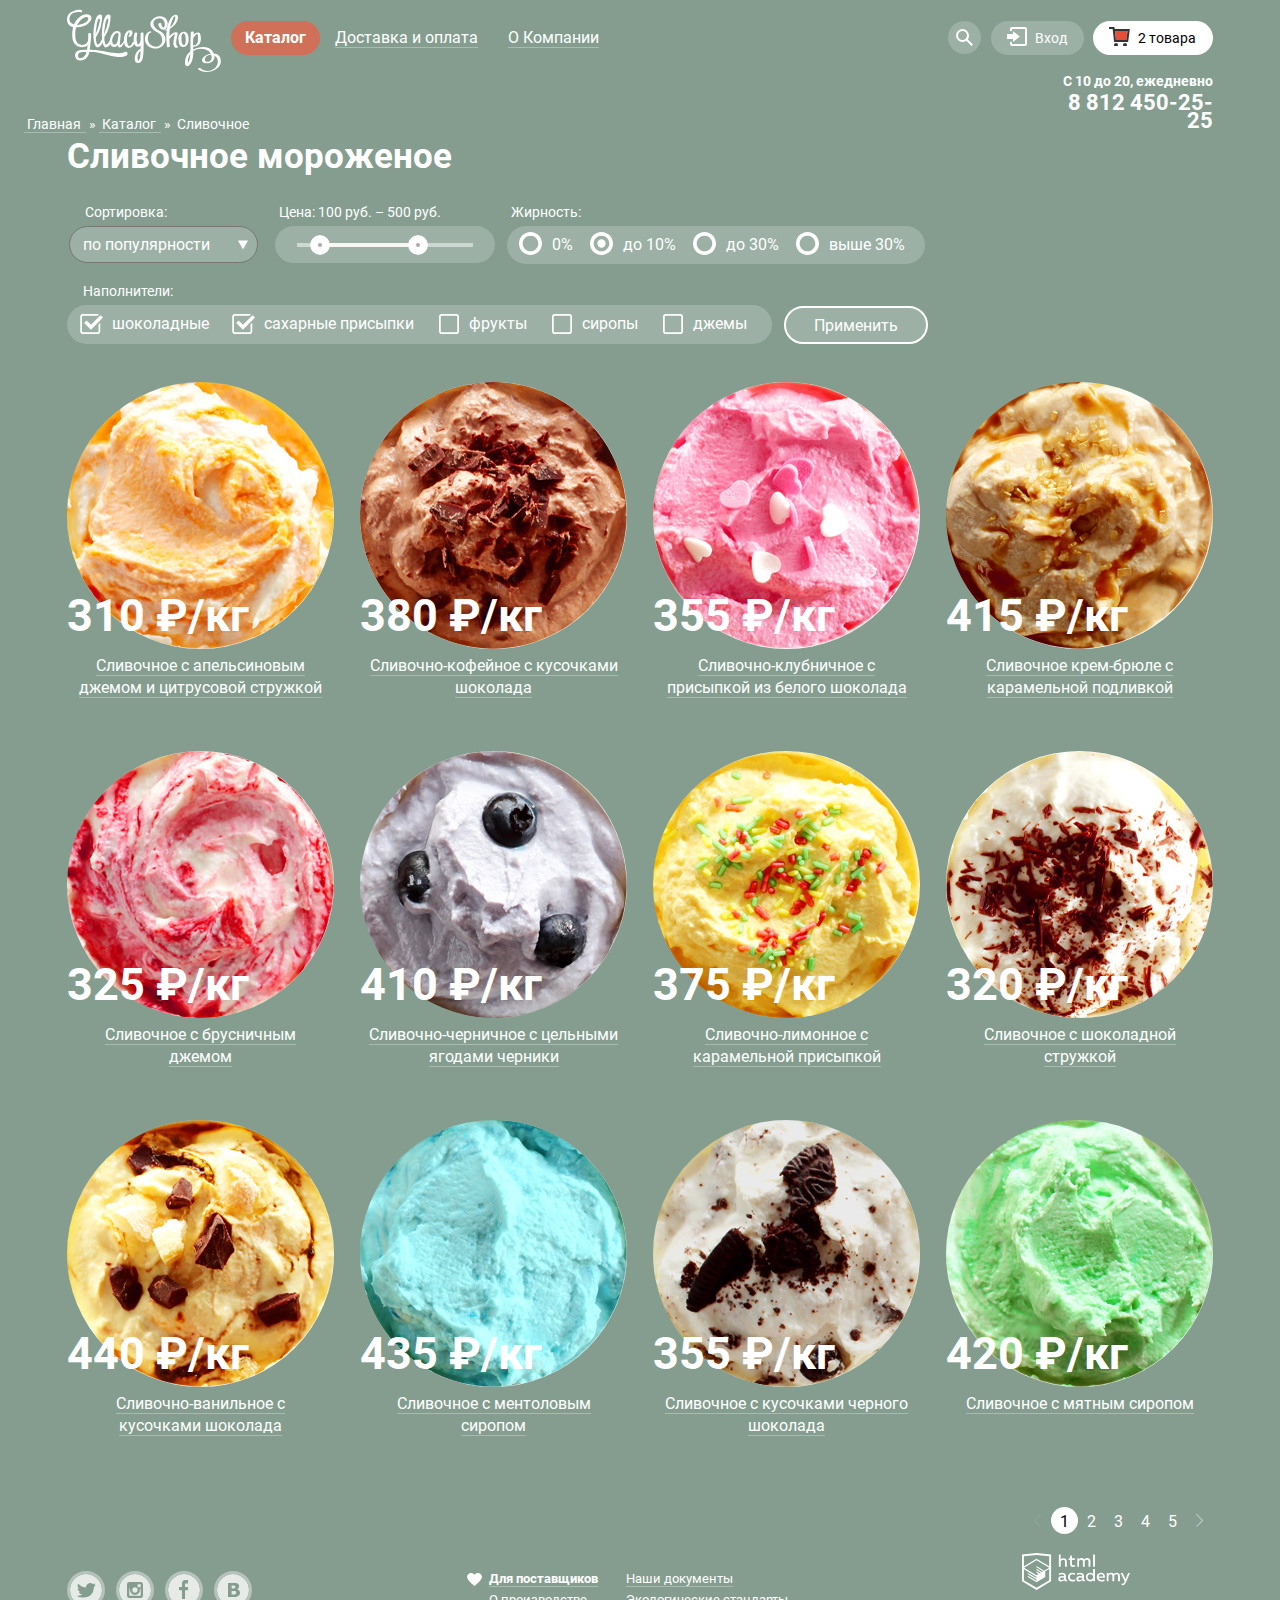
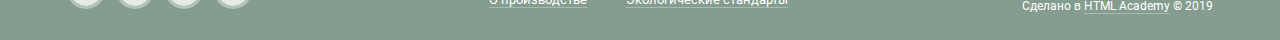
==== catalog.html @ 0405e76b "B14 B15 B17" ====
<!DOCTYPE html>
<html lang="ru">

<head>
  <meta charset="utf-8" />
  <title>HTML Academy: Глейси</title>
  <link rel="stylesheet" type="text/css" href="css/normalize.css" />
  <link rel="stylesheet" type="text/css" href="css/style.css" />
</head>

<body class="green body">
  <header class="main-header">
    <div class="container container--flex">
      <a class="logo" href="index.html"><img src="img/gllacy.svg" width="154" height="64" alt="логотип компании" /></a>
      <nav class="main-nav">
        <ul class="main-menu">
          <li class="main-menu__catalog">
            <a href="#" class="border-a red-catalog">Каталог</a>
            <ul class="sub-menu">
              <li><span>Новинки</span></li>
              <li><a href="catalog.html" class="here">Сливочное</a></li>
              <li><a href="#">Щербеты</a></li>
              <li><a href="#">Фруктовый лед</a></li>
              <li><a href="#">Мелорин</a></li>
            </ul>
          </li>
          <li><a href="#" class="border-a">Доставка и оплата</a></li>
          <li><a href="#" class="border-a">О Компании</a></li>
        </ul>
      </nav>
      <div class="user-menu">
        <div class="loup-container">
          <button type="button" aria-label="Поиск" class="search"><svg xmlns="http://www.w3.org/2000/svg"
              xmlns:xlink="http://www.w3.org/1999/xlink" width="17" height="17" viewBox="0 0 17 17">
              <path fill="#fff"
                d="M16.958 15.527L11.75 10.32A6.455 6.455 0 0 0 13 6.5 6.5 6.5 0 1 0 6.5 13a6.465 6.465 0 0 0 3.839-1.263l5.205 5.204 1.414-1.414zM6.5 11C4.019 11 2 8.981 2 6.5S4.019 2 6.5 2 11 4.019 11 6.5 8.981 11 6.5 11z" />
            </svg></button>
          <div class="search-container form">
            <form action="https://echo.htmlacademy.ru" method="GET" class="form">
              <input type="search" placeholder="Что ищем?" name="search" class="input" />
            </form>
          </div>
        </div>
        <div class="entrance-container">
          <button type="button" class="entrance"> <svg xmlns="http://www.w3.org/2000/svg"
              xmlns:xlink="http://www.w3.org/1999/xlink" width="21" height="19" viewBox="0 0 21 19">
              <g fill="#fff">
                <path d="M6 14.875L12.917 9.5 6 4.125v2.917H-.042v4.917H6z" />
                <path
                  d="M18 0H5C3.9 0 3 .9 3 2v2h2V2h13v15H5v-2H3v2c0 1.1.9 2 2 2h13c1.1 0 2-.9 2-2V2c0-1.1-.9-2-2-2z" />
              </g>
            </svg>
            Вход</button>
          <div class="form-container form">
            <form action="https://echo.htmlacademy.ru" method="POST">
              <h2 class="visually-hidden">Поле для почты</h2>
              <input type="email" name="email" placeholder="Электронная почта" class="input" />
              <h2 class="visually-hidden">Поле для пароля</h2>
              <input type="password" name="password" placeholder="Пaроль" class="input" />
              <section class="button-container">
                <h2 class="visually-hidden">Секция со сслыкакми на регистрацию и сброс пароля</h2>
                <button type="button" class="red-buttons enter">Войти</button>
                <div>
                  <a href="#">Забыли пароль?</a>
                  <a href="#">Новая регистрация</a>
                </div>
              </section>
            </form>
          </div>
        </div>
        <div class="busket-container catalog-busket">
          <button type="button" class="busket">2 товара</button>
          <form action="https://echo.htmlacademy.ru" method="POST">
            <table class="catalog-table">
              <tr class="first-raw raw">
                <td><button class="cross"></button></td>
                <td><img src="img/firstice.jpg" width="33" height="33" alt="картинкас мороженым" /></td>
                <td>Пломбир с апельсиновым джемом</td>
                <td>1,5 кг х <span class="grey">200 руб.</span></td>
                <td>300 руб.</td>
              </tr>
              <tr class="second-raw raw">
                <td><button class="cross"></button></td>
                <td><img src="img/thirdice.jpg" width="33" height="33" alt="картинкас мороженым" /></td>
                <td>Клубничный пломбир с присыпкой из белого шоколада</td>
                <td>1,5 кг х <span class="grey">300 руб.</span></td>
                <td>450 руб.</td>
              </tr>
              <tr class="third-raw raw">
                <td colspan="5" class="result">Итого:750 руб.</td>
              </tr>
            </table>

            <button class="red-buttons">Оформить заказ</button>
          </form>
        </div>
      </div>
    </div>
    <div class="container container--flex">
      <div class="contact contact-index">
        <p>C 10 до 20, ежедневно</p>
        <a href="tel:+78124502525">8 812 450-25-25</a>
      </div>
    </div>
  </header>
  <main>
    <div class="container catalog-path"><a href="index.html" class="border-a">Главная</a> » <span class="border-a">Каталог</span> » <span>Сливочное</span></div>
    <div class="container container--flex">
      <h1 class="main-tittle">Cливочное мороженое</h1>
    </div>
    <form class="container container--flex">
      <fieldset class="filter">
        <legend class="font">Сортировка:</legend>
        <select name="sort" class="top">
          <option>по популярности</option>
          <option>сначала недорогие</option>
          <option>сначала дорогие</option>
          <option>по жирности</option>
        </select>
      </fieldset>
      <fieldset class="filter-item">
        <legend class="font">Цена: 100 руб. – 500 руб.</legend>
        <div class="range-filter top left">
          <div class="range-controls">
            <div class="scale">
              <div class="bar"></div>
            </div>
            <div class="toggle toggle-min"></div>
            <div class="toggle toggle-max"></div>
          </div>
        </div>
      </fieldset>
      <fieldset class="filter-item">
        <legend class="font">Жирность:</legend>
        <ul class="fat-list top left">
          <li class="filter-option">
            <input class="visually-hidden  filter-input-radio" type="radio" name="fat" value="0" id="fat0">
            <label for="fat0">0%</label>
          </li>
          <li class="filter-option">
            <input class="visually-hidden  filter-input-radio" type="radio" name="fat" value="10" id="fat10" checked>
            <label for="fat10">до 10%</label>
          </li>
          <li class="filter-option">
            <input class="visually-hidden  filter-input-radio" type="radio" name="fat" value="30" id="fat30">
            <label for="fat30">до 30%</label>
          </li>
          <li class="filter-option">
            <input class="visually-hidden  filter-input-radio" type="radio" name="fat" value="35" id="fat35">
            <label for="fat35">выше 30%</label>
          </li>
        </ul>
      </fieldset>
      <fieldset class="filter-item">
        <legend class="font">Наполнители:</legend>
        <ul class="check-list top ">
          <li class="filter-option first-option">
            <input class="visually-hidden filter-input" type="checkbox" name="chocolate-check" value="chocolate"
              id="chocolate" checked />
            <label for="chocolate">шоколадные</label>
          </li>
          <li class="filter-option">
            <input class="visually-hidden filter-input" type="checkbox" name="sugar-check" value="sugar" id="sugar"
              checked />
            <label for="sugar">сахарные присыпки</label>
          </li>
          <li class="filter-option">
            <input class="visually-hidden filter-input" type="checkbox" name="fruit-check" value="fruit" id="fruit" />
            <label for="fruit">фрукты</label>
          </li>
          <li class="filter-option">
            <input class="visually-hidden filter-input" type="checkbox" name="syrup-check" value="syrup" id="syrup" />
            <label for="syrup">сиропы</label>
          </li>
          <li class="filter-option">
            <input class="visually-hidden filter-input" type="checkbox" name="jam-check" value="jam" id="jam" />
            <label for="jam">джемы</label>
          </li>
        </ul>
      </fieldset>
      <button  class="apply left">Применить</button>
    </form>
    <section class="container  catalog">
      <h2 class="visually-hidden">Каталог мороженого</h2>
      <div class="icecream-catalog">
        <ul class="icecream-list">
          <li class="icecream item">
            <div class="img-container-catalog">
              <a href="#"><img src="img/firstice.jpg" width="267" height="267" alt="картинка с мороженым" /></a>
              <p class="cost">310 <span class="ruble">&#8381;</span>/кг</p>
            </div>
            <div class="a-container">
              <a class="border-a" href="#">
                Сливочное с апельсиновым джемом и цитрусовой стружкой
              </a>
            </div>
            <button class="red-buttons sent-ice">Быстрый просмотр</button>
          </li>

          <li class="icecream item">
            <div class="img-container-catalog">
              <a href="#"><img src="img/secondice.jpg" width="267" height="267" alt="картинка с мороженым" /></a>
              <p class="cost">380 <span class="ruble">&#8381;</span>/кг</p>
            </div>
            <div class="a-container">
              <a class="border-a" href="#">
                Сливочно-кофейное с кусочками шоколада
              </a>
            </div>
            <button class="red-buttons sent-ice">Быстрый просмотр</button>
          </li>

          <li class="icecream item">
            <div class="img-container-catalog">
              <a href="#"><img src="img/thirdice.jpg" width="267" height="267" alt="картинка с мороженым" /></a>
              <p class="cost">355 <span class="ruble">&#8381;</span>/кг</p>
            </div>
            <div class="a-container">
              <a class="border-a" href="#">
                Сливочно-клубничное с присыпкой из белого шоколада
              </a>
            </div>
            <button class="red-buttons sent-ice">Быстрый просмотр</button>
          </li>

          <li class="icecream item">
            <div class="img-container-catalog">
              <a href="#"><img src="img/fourth.jpg" width="267" height="267" alt="картинка с мороженым" /></a>
              <p class="cost">415 <span class="ruble">&#8381;</span>/кг</p>
            </div>
            <div class="a-container">
              <a class="border-a" href="#">
                Сливочное крем-брюле с карамельной подливкой
              </a>
            </div>
            <button class="red-buttons sent-ice">Быстрый просмотр</button>
          </li>

          <li class="icecream item">
            <div class="img-container-catalog">
              <a href="#"><img src="img/fifth.jpg" width="267" height="267" alt="картинка с мороженым" /></a>
              <p class="cost">325 <span class="ruble">&#8381;</span>/кг</p>
            </div>
            <div class="a-container">
              <a class="border-a" href="#">
                Сливочное с брусничным джемом
              </a>
            </div>
            <button class="red-buttons sent-ice">Быстрый просмотр</button>
          </li>

          <li class="icecream item">
            <div class="img-container-catalog">
              <a href="#"><img src="img/six.jpg" width="267" height="267" alt="картинка с мороженым" /></a>
              <p class="cost">410 <span class="ruble">&#8381;</span>/кг</p>
            </div>
            <div class="a-container">
              <a class="border-a" href="#">
                Сливочно-черничное с цельными ягодами черники
              </a>
            </div>
            <button class="red-buttons sent-ice">Быстрый просмотр</button>
          </li>

          <li class="icecream item">
            <div class="img-container-catalog">
              <a href="#"><img src="img/seven.jpg" width="267" height="267" alt="картинка с мороженым" /></a>
              <p class="cost">375 <span class="ruble">&#8381;</span>/кг</p>
            </div>
            <div class="a-container">
              <a class="border-a" href="#">
                Сливочно-лимонное с карамельной присыпкой
              </a>
            </div>
            <button class="red-buttons sent-ice">Быстрый просмотр</button>
          </li>

          <li class="icecream item">
            <div class="img-container-catalog">
              <a href="#"><img src="img/eight.jpg" width="267" height="267" alt="картинка с мороженым" /></a>
              <p class="cost">320 <span class="ruble">&#8381;</span>/кг</p>
            </div>
            <div class="a-container">
              <a class="border-a" href="#">
                Сливочное с шоколадной стружкой
              </a>
            </div>
            <button class="red-buttons sent-ice">Быстрый просмотр</button>
          </li>

          <li class="icecream item">
            <div class="img-container-catalog">
              <a href="#"><img src="img/nine.jpg" width="267" height="267" alt="картинка с мороженым" /></a>
              <p class="cost">440 <span class="ruble">&#8381;</span>/кг</p>
            </div>
            <div class="a-container">
              <a class="border-a" href="#">
                Сливочно-ванильное с кусочками шоколада
              </a>
            </div>
            <button class="red-buttons sent-ice">Быстрый просмотр</button>
          </li>

          <li class="icecream item">
            <div class="img-container-catalog">
              <a href="#"><img src="img/ten.jpg" width="267" height="267" alt="картинка с мороженым" /></a>
              <p class="cost">435 <span class="ruble">&#8381;</span>/кг</p>
            </div>
            <div class="a-container">
              <a class="border-a" href="#">
                Сливочноe с ментоловым сиропом
              </a>
            </div>
            <button class="red-buttons sent-ice">Быстрый просмотр</button>
          </li>

          <li class="icecream item">
            <div class="img-container-catalog">
              <a href="#"><img src="img/eleven.jpg" width="267" height="267" alt="картинка с мороженым" /></a>
              <p class="cost">355 <span class="ruble">&#8381;</span>/кг</p>
            </div>
            <div class="a-container">
              <a class="border-a" href="#">
                Сливочное с кусочками черного шоколада
              </a>
            </div>
            <button class="red-buttons sent-ice">Быстрый просмотр</button>
          </li>

          <li class="icecream item">
            <div class="img-container-catalog">
              <a href="#"><img src="img/twelve.jpg" width="267" height="267" alt="картинка с мороженым" /></a>
              <p class="cost">420 <span class="ruble">&#8381;</span>/кг</p>
            </div>
            <div class="a-container">
              <a class="border-a" href="#">
                Сливочное с мятным сиропом
              </a>
            </div>
            <button class="red-buttons sent-ice">Быстрый просмотр</button>
          </li>
        </ul>
      </div>
    </section>
  </main>
  <div class="container container--flex pagging">
    <ul class="pages">
      <li class="arrowcontainer"><a href="#"><img src="img/icon-right-small.svg" width="9" class="left-arrow" alt="стрелка влево"
            height="13" /></a></li>
      <li><a href="#" class="number one">1</a></li>
      <li><a href="#" class="number">2</a></li>
      <li><a href="#" class="number">3</a></li>
      <li><a href="#" class="number">4</a></li>
      <li><a href="#" class="number">5</a></li>
      <li><a href="#"><img src="img/icon-right-small.svg" width="9" height="13" alt="стрелка вправо" /></a></li>
    </ul>
  </div>
  <footer class="main-footer">
    <div class="container container--flex">
      <ul class="social">
        <li class="twitter">
          <a href="https://twitter.com" aria-label="Твиттер"></a>
        </li>
        <li class="instagram">
          <a href="https://www.instagram.com" aria-label="Инстаграм"></a>
        </li>
        <li class="facebook">
          <a href="https://www.facebook.com" aria-label="Фэйсбук"></a>
        </li>
        <li class="vkontacte">
          <a href="https://vk.com" aria-label="Вконтакте"></a>
        </li>
      </ul>
      <div class="details">
        <ul>
          <li>
            <a href="suppliers.html" class="detail-heard border-a">Для поставщиков</a>
          </li>
          <li>
            <a href="about-production.html" class="border-a">О производстве</a>
          </li>
        </ul>
      </div>
      <div class="more-details">
        <ul>
          <li>
            <a href="documents.html" class="border-a">Наши документы</a>
          </li>
          <li>
            <a href="standard.html" class="border-a">Экологические стандарты</a>
          </li>
        </ul>
      </div>
      <div class="autor">
        <a href="https://htmlacademy.ru/intensive/htmlcss">
          <img src="img/logo-htmlacademy.svg" width="108" height="39" alt="ссылка на академию" />
        </a>
        <p>
          Cделано в
          <a href="https://htmlacademy.ru/intensive/htmlcss" class="border-a">HTML Academy</a>
          &copy; 2019
        </p>
      </div>
    </div>
  </footer>
  <script src="js/script.js"></script>
</body>

</html>
---- css/style.css ----
@font-face {
  font-family: "Roboto";
  font-style: normal;
  font-weight: 400;
  src: url("../fonts/Roboto-Regular.woff2") format("woff2"),
    url("../fonts/Roboto-Regular.woff") format("woff");
}
@font-face {
  font-family: "Roboto";
  font-style: normal;
  font-weight: 500;
  src: url("../fonts/Roboto-Medium.woff2") format("woff2"),
     url("../fonts/Roboto-Medium.woff")
      format("woff"); 
}
@font-face {
  font-family: "Roboto";
  font-style: normal;
  font-weight: 700;
  src: url("../fonts/Roboto-Bold.woff2") format("woff2"),
     url("../fonts/Roboto-Bold.woff")
      format("woff"); 
}
html {
  box-sizing: border-box;
}
*,
*::before,
*::after {
  box-sizing: inherit;
}
.social, 
.details ul, 
.more-details ul,
.pagging  ul {
  padding: 0;
  list-style: none;
  margin: 0;
}
.container a {
  text-decoration-line: none;
}
.container--flex {
  display: flex;
  flex-wrap: wrap;
}
  
.container {
  width: 1146px;
  padding-left: 27px;
  padding-right: 27px;
  margin: 0 auto;
  box-sizing: content-box;
}
.logo {
  display: flex;
}
.red-buttons {
  text-shadow: 0px 2px 5px rgba(160, 32, 11, 0.76);
  letter-spacing: normal;
}
.user-menu {
  padding-top:21px;
  display: flex;
  flex-wrap: wrap;
  margin-left:auto;
}
.entrance:hover {
  background-color:white;
  color:black;
}
.entrance:hover path {
  fill: black;
}
.entrance {
  display: block;
  position: relative;
  background-color: rgba(255, 255, 255, 0.2) ;
  font-size: 14px;
  border-radius: 30px;
  line-height: 16px;
  border: none;
  color: white;
  padding-left: 44px;
  padding-top: 9px;
  padding-bottom: 9px;
  padding-right: 17px;
  align-self: flex-start;
  margin-left: 10px;
}
.entrance svg {
  top: 6px;
  left: 16px;
  position: absolute;
  display: block;
  width: 21px;
  height: 19px;
}
.busket:hover {
  background-color: white;
  color: black;
}
.busket {
  position: relative;
  background-color: rgba(255, 255, 255, 0.2) ;
  font-size: 14px;
  border-radius: 30px;
  line-height: 14px;
  padding-left: 30px;
  border: none;
  color: white;
  margin-left: 9px;
  align-self: flex-start;
  padding: 9px 17px 9px 45px;
  line-height: 16px;
}
.catalog-busket .busket  {
  background-color: white;
  color: black;
}
.catalog-busket .busket::before {
  content: "";
  top: 6px;
  left: 16px;
  position: absolute;
  display: block;
  width: 21px;
  height: 19px;
  background-image: url("../img/basket-red.svg");
}
.catalog-busket .busket:hover::before {
  content: "";
  top: 6px;
  left: 16px;
  position: absolute;
  display: block;
  width: 21px;
  height: 19px;
  background-image: url("../img/basket-red.svg");
}
.busket:hover path {
  fill: black;
}
.busket svg {
  top: 6px;
  left: 16px;
  position: absolute;
  display: block;
  width: 21px;
  height: 19px;
}
.icecream-list {
  display: flex;
  flex-wrap: wrap;
  list-style: none;
  padding: 0;
  margin-left: -13px;
  margin-right: -13px;
}
.icecream-list .icecream {
  text-align: center;
  padding-bottom: 0px;
  position: relative;
}
body {
  font-family: "Roboto", Arial, sans-serif;
  margin-left: 0;
  text-align: left;
  color: white;
}
.main-header a {
  font-size: 16px;
  line-height: 18px;
  color: white;
}
.raspberry {
  background-image: url("../img/raspberry.jpg");
  background-size: 550px 229px;
  background-repeat: round;
  border-radius: 15px;
}
.chocolate {
  background-image: url("../img/chocolate.jpg");
  background-size: 550px 229px;
  background-repeat: round;
  border-radius: 16px;
  margin-left: 26px;
}
.berry-chocolate {
  font-size: 18px;
  font-weight: bold;
  text-align: left;
  line-height: 22px;
  box-sizing: border-box;
  width: 560px;
  height: 229px;
  padding: 20px;
  padding-top: 14px;
  margin-bottom: 10px;
}
.berry-chocolate span {
  font-size: 35px;
  font-weight: bold;
  line-height: 41px;
  text-align: left;
  margin-bottom: 0px;
}
.berry-chocolate p {
  width: 515px;
}
.about-us {
  box-sizing: content-box;
  width: 1146px;
  color: #323232;
  padding: 26px 20px;
  padding-bottom: 0px;
  padding-right: 22px;
  background-color: #9d8b84;
  background-image: url("../img/lattice.jpg");
  background-size: 1146px 306px;
  background-repeat: round;
  border-radius: 15px;
  margin-bottom: 40px;
}
.about-us h1 {
  padding: 0;
  margin: 0px;
  margin-bottom: 20px;
  font-size: 24px;
  font-weight: 500;
  line-height: 30px;
}
.about-us > p {
  font-size: 16px;
  line-height: 22px;
}
.blog {
  padding: 25px 20px;
  width: 560px;
  height: 220px;
  background-color: #9d8b84;
  background-image: url("../img/strawberry-icecream.jpg");
  background-size: 560px 220px;
  background-repeat: round;
  border-radius: 15px;
  box-sizing: border-box;
}
.blog > p {
  margin-top: 0px;
  margin-left: 0px;
  margin-bottom: 0px;
  color: #323232;
  font-size: 16px;
  font-weight: 500;
  line-height: 22px;
}
.blog > a {
  margin-top: 6px;
  color: #323232;
  display: block;
  width: 320px;
  text-decoration-line: underline;
  font-size: 24px;
  font-weight: 700;
  line-height: 30px;
}
.mail {
  box-sizing: border-box;
  background-color: #f8f7f4;
  width: 549px;
  height: 211px;
  padding-top: 31px;
  padding-right: 20px;
  padding-left: 22px;
  padding-bottom: 35px;
  border-radius: 15px;
}
.mail-border {
  box-sizing: border-box;
  background-color: #9d8b84;
  background-image: url("../img/border-mail.png");
  border-radius: 15px;
  width: 560px;
  height: 220px;
  padding-top: 4px;
  padding-right: 5px;
  padding-left: 3px;
  padding-bottom: 5px;
  margin-left: 26px;
}
.mail p {
  font-size: 16px;
  line-height: 22px;
  color: #5a5a5a;
  width: 510px;
  height: 75px;
  margin-top: 0px;
  margin-right: 0px;
  margin-left: 0px;
  margin-bottom: 28px;
}
.mail input {
  width: 368px;
  height: 44px;
  border-radius: 5px;
  padding-left: 15px;
  border: solid 1px rgba(178, 178, 178, 0.52);
}
.icecream a {
  color: white;
  text-align: center;
  line-height: 22px;
}
.cost {
  font-weight: 700;
  font-size: 45px;
  color: white;
  text-align: left;
  line-height: 45px;
}
.container:first-of-type {
  justify-content: flex-start;
}
.list {
  display: flex;
  justify-content: space-between;
  margin-bottom: 32px;
  margin-top: 0;
  padding-top: 32px;
}
.main-header nav {
  display: flex;
} 
.search {
  margin-left: auto;
  width: 33px;
  height: 33px;
  background-color: rgba(255, 255, 255, 0.2);
  border: none;
  border-radius: 50%;
  padding-top: 5px;
  box-sizing: border-box;
}
.search:hover path {
  fill: black;
}
.search:hover {
  background-color: white;
}
.icecream div {
  border-radius: 50%;
}
.details { 
  margin-top: 35px;
  margin-left: 240px;
}
.more-details {
  margin-top: 35px;
  margin-left: 28px;
}
.details li {
  list-style: none;
}
.details li:nth-child(1) {
  font-weight: bold;
}
.more-details a,
.details a {
  color: white;
  font-size: 13px;
  position: relative;
  text-decoration: none;
}
.more-details a:hover,
.details a:hover {
  text-decoration: none;
}
.social,
.details,
.more-details,
.autor {
  display: flex;
}
.details li:last-child,
.more-details li:last-child {
  margin-top: 3px;
  margin-bottom: 31px;
}
.autor p {
  margin-top: 5px;
  font-size: 12px;
}
.autor {
  margin-top: 18px;
  margin-left: auto;
  flex-direction: column;
  justify-content: flex-start;
}
.social a:hover {
  box-shadow: 0 0 0 3px rgba(255, 255, 255, 0.7);
  opacity: 1;
}
.social a:active {
  box-shadow: 0 0 0 3px rgba(255, 255, 255, 0.7);
  opacity: 0.7;
}
.social a {
  opacity: 0.8;
}
.twitter a {
  display: block;
  margin-left: 0px;
  width: 32px;
  height: 32px;
  background-image: url("../img/twitter.svg");
  background-repeat: no-repeat;
  border-radius: 50%;
  box-shadow: 0 0 0 3px rgba(255, 255, 255, 0.5);
}

.instagram a {
  display: block;
  margin-left: 17px;
  width: 32px;
  height: 32px;
  background-image: url("../img/instagram.svg");
  background-repeat: no-repeat;
  border-radius: 50%;
  box-shadow: 0 0 0 3px rgba(255, 255, 255, 0.5);
}
.facebook a {
  display: block;
  margin-left: 17px;
  width: 32px;
  height: 32px;
  background-image: url("../img/fb.svg");
  background-repeat: no-repeat;
  border-radius: 50%;
  box-shadow: 0 0 0 3px rgba(255, 255, 255, 0.5);
}
.vkontacte a {
  display: block;
  margin-left: 17px;
  width: 32px;
  height: 32px;
  background-image: url("../img/vk.svg");
  background-repeat: no-repeat;
  border-radius: 50%;
  box-shadow: 0 0 0 3px rgba(255, 255, 255, 0.5);
}
.social li,
.more-details li {
  list-style: none;
}
.cross {
  background-repeat: no-repeat;
  background-image: url("../img/cross-small.svg");
}

.visually-hidden {
  position: absolute;
  width: 1px;
  height: 1px;
  margin-left: -1px;
  border: 0;
  padding: 0;
  clip: rect(0 0 0 0);
  overflow: hidden;
}

.contact {
  width: 170px;
  margin-bottom: 5px;
  margin: 0;
}
.contact p {
  margin: 0;
  color: white;
  font-size: 14px;
  font-weight: bold;
  line-height: 16px;
  text-align: right;
}
.contact a {
  text-decoration-line: none;
  font-size: 22px;
  font-weight: bold;
}
.detail-heard::before {
  content: "";
  position: absolute;
  background-image: url("../img/heart.svg");
  background-size: 15px 13px;
  width: 15px;
  height: 13px;
  top: 2px;
  left: -22px;
}
.social {
  margin-top: 40px;
  margin-left: 3px;
}

.autor p {
  display: block;
}
.list {
  display: flex;
}

.icecream img {
  border-radius: 50%;
}

.icecream div {
  position: relative;
}
.icecream .img-container-catalog.hit::before {
  width: 61px;
  height: 61px;
  content: "";
  position: absolute;
  background-image: url("../img/hit.svg");
  background-size: 61px 61px;
  background-repeat: no-repeat;
  top: 0px;
  left: 0px;
  box-sizing: border-box;
}
.icecream .border-a {
  width: 247;
}
.a-container {
  margin: 0 auto;
  margin-bottom: 8px;
  width: 250px;
}
.kilos {
  font-size: 30px;
  font-weight: bold;
}
.icecream .cost {
  position: absolute;
  top: 211px;
  left: 0px;
  margin: 0px;
}
.icecream li {
  width: 267px;
  text-align: center;
}
icecream a:nth-of-type(2) {
  width: 247px;
}
.img-container {
  width: 266px;
  position: relative;
  margin:0 auto;
  margin-bottom: 9px;
}
.catalog {
  margin-bottom: 24px;
  margin-top: 10px;
}
.img-container a {
  display: block;
  border-radius: 50%;
}
.flex-cont {
  display: flex;
  flex-wrap: wrap;
  justify-content: space-between;
  padding-left: 55px;
}
.flex-cont p {
  position: relative;
  width: 480px;
  margin-top: 0px;
  margin-bottom: 22px;
  line-height: 22px; 
}
.border-a {
  color: white;
  border-bottom: 1px solid rgba(255, 255, 255, 0.3);
}
.icecream {
  padding-top: 6px;
  width: 293px;
}
.flex-cont p:nth-of-type(1)::before{
  content: "";
  position: absolute;
  display: block;
  width: 49px;
  height: 49px;
  background-image: url("../img/ice-cream.svg");
  left: -55px;
  top: -12px;
}
.flex-cont p:nth-of-type(2)::before{
  content:"";
  position: absolute;
  display: block;
  width: 49px;
  height: 49px;
  background-image: url("../img/cow.svg");
  left: -60px;
  top: -12px;
}
.flex-cont p:nth-of-type(3)::before{
  content: "";
  position: absolute;
  display: block;
  width: 49px;
  height: 49px;
  background-image: url("../img/eco.svg");
  left: -55px;
  top: -12px;
}
.flex-cont p:nth-of-type(4)::before{
  content:"";
  position: absolute;
  display: block;
  width: 49px;
  height: 49px;
  background-image: url("../img/thermometer.svg");
  left: -60px;
  top: -12px;
}
.two-box {
  justify-content: space-between;
}
.red-buttons {
  color: white;
  font-size: 18px;
  display: inline-block;
  box-shadow: 0px 2px 2px 0 rgba(172, 16, 0, 0.64);
  background-image: linear-gradient(to top, #e74a35, #f26843);
  border: none;
  border-radius: 30px;
  box-sizing: border-box;
  text-align: center;
  vertical-align: center;
  font-weight: bold;
} 
.sent {
  width: 129px;
  height: 44px;
}
.jam {
  width: 165px;
  height: 46px;
  line-height: 46px;
}
.choco {
  width: 189px;
  height: 45px;
  line-height: 45px;
}
.mail form {
  display: flex;
  justify-content: space-between;
}
.raspberry, .chocolate {
  display: flex;
  flex-direction: column;
}
.raspberry .jam {
  margin-top: auto;
  margin-left: auto;
}
.chocolate .choco {
  margin-top: auto;
  margin-left: auto;
}

.img-container-catalog {
  width: 267px;
  margin-bottom: 9px;
  margin: 0 auto;
}
.img-container-catalog a {
  display: block;
  border-radius: 50%;
}
.item {
  margin-bottom: 38px;
}
.icecream:hover {
  background-color: rgba(255,255,255,0.2);
  margin-bottom:-22px;
  border-radius: 5px;
  position: relative;
  z-index: 1;
  box-shadow: 0px 20px 20px 0 rgba(0, 0, 0, 0.4);
}
.pages {
  display: flex;
}
.pagging {
  display: flex;
  justify-content: flex-end;
}
.pages a {
  display: block;
  text-align: center;
  width: 27px;
  height: 27px;
  font-size: 16px;
  line-height: 16px ;
  color: white;
  box-sizing: border-box;
  padding-top: 7px;
  padding-bottom: 7px;
}
.pages .number:hover {
  border-radius: 50%;
  background-color: rgba(255,255,255,0.2);
}
.pages .number:active {
  border-radius: 50%;
  background-color: rgba(255,255,255);
  color: black;
}
.arrowcontainer a {
  color: rgba(255,255,255,0.2);
}
.recall-container {
  position: fixed;
  top: 330px;
  left: 0; 
  right:0;
  z-index: 2;
  margin: 0 auto;
  width: 478px;
}
.recall {
  top: 200px;
  left: 0; 
  right:0;
  display: flex;
  flex-direction: column;
  align-items: flex-start;
  width: 478px;
  background-color: #f8f7f4;
  padding: 20px;
  padding-left: 22px;
  padding-top: 17px;
  border-radius: 10px;
}
.recall p {
  margin: 0;
  font-family: Roboto;
  font-size: 24px;
  font-weight: 500;
  line-height:28px;
  text-align: left;
  color: #323232;
  margin-bottom: 19px;
}
.recall input{
  margin-bottom: 20px;
}
.recall input[name="name"],
.recall input[name="email"]{
  width: 267px;
  padding: 13px;
  border-radius: 5px;
  box-shadow: none;
  box-sizing: border-box;
  border: solid 1px rgba(178, 178, 178, 0.52);
}
.recall input[name="email"] {
  padding-top: 13px;
  padding-bottom: 11px;
}
.recall textarea {
  padding: 12px 13px;
  border-radius: 5px;
  box-shadow: none;
  box-sizing: border-box;
  border: solid 1px rgba(178, 178, 178, 0.52);
  margin-bottom: 28px;
  resize: vertical;
  height: 150px;
  width: 430px;
  }
.recall button {
  width: 139px;
  height: 44px;
  line-height: 18px;
}
.recall .red-buttons {
  margin-left: auto;
  margin-right: 5px;
  margin-bottom: 10px;
}
.recall .close {
  display: block;
  width: 20px ;
  height: 20px ;
  position: absolute;
  left: 443px;
  top: 17px;
  border: none;
  box-shadow: none;
  background-color: white;
  background-image: url("../img/cross-big.svg");
  background-repeat: no-repeat;
}
.sent-ice {
  width: 200px;
  height: 44px;
  box-shadow: 0px 1px 2px 0 #ac1000;
  display: none;
  cursor: pointer;
  position: absolute;
  left: 0;
  right: 0;
  margin: 0 auto;
}
.icecream:hover  .sent-ice {
  display: block;
  margin:0 auto;
}
.slider-container {
  margin-top: -152px;
  position: relative;
  margin-bottom: -215px;
}
.slider {
  width: 1146px;
  overflow: hidden;
  display: flex;
}
.slider-1 {
  padding-top: 391px;
  padding-bottom: 349px;
  position: relative;
  width: 1146px;
  flex-shrink: 0;
}
.slider-2 {
  padding-top: 391px;
  padding-bottom: 349px;
  position: relative;
  width: 1146px;
  flex-shrink: 0;
}
.slider-3 {
  padding-top: 391px;
  padding-bottom: 349px;
  position: relative;
  width:1146px;
  flex-shrink: 0;
}

.slider-button {
  width:21px;
  height:21px;
  border-radius: 50%;
  border:2px solid white;
  background-color: transparent;
  box-sizing: border-box;

}
.slider-button.active {
  background-color:white;
}
.slider-buttons li:nth-of-type(2),
.slider-buttons li:nth-of-type(3) {
  margin-left: 8px;
}
.slider-buttons{
  position: absolute;
  left: 27px;
  top: 545px;
  list-style: none;
  display: flex;
  padding-left: 0;
}
.slider-title {
  width: 680px;
  font-size: 60px;
  font-weight: bold;
  line-height: 1;
  text-align: center;
  color: white;
  margin: 0 auto;
}
.slider-img {
  position: absolute;
  left: 0;
  right: 0;
  top: 0px;
  margin: 0 auto;
  z-index: -1;
}
.slider .red-buttons {
  position: absolute;
  top: 542px;
  left: 430px;
  padding: 14px 43px 14px 41px;
  font-size: 32px;
  cursor: pointer;
}
.main-header {
  z-index: 1;
  position: relative;
}
.slider-wrapper {
  display: flex;
}
.map {
  height: 430px;
  background-image: url("../img/map.jpg");
  position: relative;
}
.adress {
  box-sizing: border-box;
  width: 302px;
  padding: 30px 25px;
  padding-top: 29px;
  padding-right: 20px;
  position: absolute;
  top: 63px;
  right: 26px;
  border-radius: 10px;
  background-color: white;
}
.adress p {
  text-align: left ;
  line-height: 20px;
}
.contact-adress{
  margin: 0;
}

.contact:nth-of-type(2) {
  margin-bottom: 10px;
}
.contact {
  font-family: Roboto;
  font-weight: normal;
  font-size: 14px;
  color: #323232;
  line-height: 20px;
  margin-bottom: 5px;
}
.contact-adress {
  width: 230px;
  font-family: Roboto;
  font-size: 18px;
  font-weight: bold;
  color: #323232;
  line-height: 24px;
  margin: 0px;
  margin-bottom: 20px;
}
.adress a{
  display: inline-block;
  font-family: Roboto;
  font-size: 18px;
  font-weight: bold;
  color: #323232;
  line-height: 20px;
  margin-bottom: 5px;
}
.adress .red-buttons {
  padding: 12px 28px; 
  margin:0 auto;
  text-align: left;
  font-size: 18px;
  font-weight: bold;
}
.time {
  margin-bottom: 20px;
}
.green {
  background-color: #849d8f;
}
.brown {
  background-color: #9d8b84;
}
.blue {
  background-color: #8996a6;
}
.logo {
  margin-top: 9px;
}
.two-box {
  justify-content: space-between;
  position: relative;
  z-index: 1;
}
.filter {
  display: flex;
  flex-direction: column;
  align-items: flex-start;
  margin-right: 5px;
}
.filter select  {
  -webkit-appearance: none;
	-moz-appearance: none;
	-ms-appearance: none;
	appearance: none;
  background-color: rgba(255, 255, 255, 0.2);
  border-radius: 30px;
  color: white;
  padding: 9px 30px 8px 13px;
  background-image: url("../img/icon-down-dir.svg");
  background-position: 168px 50% ;
  background-size: 10px 10px;
  background-repeat: no-repeat ;
  align-self: flex-start;
}
.filter select:hover {
  color: black;
  background-image: url("../img/icon-down.svg");
}
.filter option {
  color: black;
}
.filter-item {
  margin: 0;
  padding: 0;
  border: none;
}
.range-filter {
  width: 220px;
  background-color: rgba(255, 255, 255, 0.2);
  border-radius: 30px;
}
.range-controls {
  position: relative;
  padding-top: 17px;
  padding-left: 22px;
  padding-right: 22px;
  height: 20px;
}
.scale {
  height: 4px;
  background-color: rgba(255, 255, 255, 0.5);
  padding-left: 16px;
}
.bar {
  width: 107px;
  height: 4px;
  background-color: #f8f7f4;
}
.toggle {
  position: absolute;
  top: 9px;
  left: 0px;
  width: 20px;
  height: 20px;
  background-color: rgba(255, 255, 255, 0.5);
  background-image: url("../img/filter-button.svg") ;
  border-radius: 50%;
  cursor: pointer;
}
.toggle-min {
  left: 35px;
}
.toggle-max {
  left: 133px;
}
.min-price input,
.max-price input {
  color: white;
  background-color: transparent;
  border: none;
  width: 30px;
}
.radio-container {
  display: flex;
  align-items: center;
  border-radius: 30px;
  padding: 7px 17px 8px 0px;
  background-color: rgba(255, 255, 255, 0.2);
}
.radio-container label {
  display: block;
  padding-top: 5px;
  margin-left: 14px;
  position: relative;
  padding-left: 30px;
}
.radio-container label:nth-child(2) {
  margin-left: 19px;
}
.radio-container label:nth-child(3) {
  margin-left: 18px;
}
.radio-container label:nth-child(4) {
  margin-left: 19px;
}
.radio-container span{
  top: -1px;
  position: relative;
  margin-left: -30px;
  display: inline-block;
  position: absolute;
  width: 25px;
  height: 25px;
  border-radius: 50%;
  background-color: transparent;
  background-image: url("../img/radio-off.svg");
  background-size: 23px 23px;
  background-repeat: no-repeat;
  background-position: center center;
}
.radio-container input:checked + span {
  background-image: url("../img/radio-on.svg");
}
.radio-container span::before {
  content: "";
  position: absolute;
  top: 10px;
  margin-left: 0px;
  display: inline-block;
  position: absolute;
  width: 25px;
  height: 25px;
  border-radius: 50%;
  background-color: transparent;
  background-image: url("../img/radio-off.svg");
  background-size: 23px 23px;
  background-repeat: no-repeat;
  background-position: center center
}
.filter-option label {
  padding-left: 35px;
  padding-right: 15px;
}
.check-list .filter-option label {
  padding-left: 35px;
  padding-right: 20px;
}

.filter-input-radio + label::before {
  content: "";
  position: absolute;
  background-image: url("../img/radio-off.svg");
  width: 23px;
  height: 23px;
  left: 2px;
  top: -4px;
  background-size: 23px 23px;
    background-repeat: no-repeat;
    background-position: center center;
}
.fat-list, .check-list {
  margin-top:0;
  list-style: none;
  display: flex;
  border-radius: 60px;
  background-color: rgba(255, 255, 255, 0.2);
  padding: 10px 5px 10px 10px;
}
  
.filter-option {
  position: relative;
}
.filter-input-radio:checked + label::before {
  background-image: url("../img/radio-on.svg");
  background-size: 23px 23px;
  background-repeat: no-repeat;
  background-position: center center;
}
.filter-input + label::before {
  content: "";
  position: absolute;
  background-image: url("../img/checkbox-off.svg");
  width: 25px;
  height: 25px;
  left: 2px;
  top: -4px;
  background-size: 24px 20px;
  background-repeat: no-repeat;
  background-position: center center;
}
.filter-input:checked + label::before {
  background-image: url("../img/checkbox-on.svg");
  background-size: 24px 20px;
  background-repeat: no-repeat;
  background-position: center center;
}
.apply {
  margin-bottom: 16px;
  display: block;
  border-radius: 60px;
  background-color: rgba(255, 255, 255, 0.2);
  padding: 9px 28px 6px 28px;
  border: 2px solid white;
  color: white;
  align-self: flex-end;
}
.apply:hover {
  background-color: rgba(255,255,255);
  color: black;
}
.apply:active {
  border: none;
  padding: 11px 30px 8px 30px;
  background-color: #ededed;
  color: black;
  box-shadow: inset 0px 2px 1px 0 #696969;
}
.font {
  font-size: 14px;
}
.top {
  margin-top: 7px;
}
.left {
  margin-left: 12px;
}
.filter legend, .filter-item legend {
  margin-bottom: -1px;
  padding-top: 3px;
  padding-left: 16px;
}
.filter {
  border: none;
  padding: 0;
}
.first-option label {
  padding-right: 5px;
}
.loup-container {
  position: relative;
}
.search-container {
  top: 37px;
  left: -307px;
  position: absolute;
  padding: 20px 15px;
  border-radius: 5px;
  box-shadow: 0px 20px 20px 0 rgba(0, 0, 0, 0.4);
  background-color: #f8f7f4;
  display: none;
}
.loup-container:hover  .search-container {
  display: block;
}
.search-container input {
  border-radius: 5px;
  width: 311px;
  box-sizing: border-box;
  padding: 9px 13px;
  border: solid 1px #d3d3d2;
  box-sizing: border-box;
}
.input {
   border-radius: 5px;
  box-sizing: border-box;
  border: solid 1px #d3d3d2;
  font-size: 14px;
  line-height: 24px;
  font-weight: bold;
}
.entrance-container {
  position: relative;
}
.form-container {
  top: 37px;
  right: 0;
  display: none;
  position: absolute;
  padding: 20px 17px 18px 19px;
  box-shadow: 0px 20px 20px 0 rgba(0, 0, 0, 0.4);
  background-color: #f8f7f4;
  border-radius: 5px;
}
.form-container input {
  padding-top: 9px;
  padding-bottom: 10px;
  padding-left: 12px;
  padding-right: 12px;
  width: 240px;
  margin-bottom: 20px;
}
  
.form-container input:nth-of-type(2) {
  padding-top: 8px;
  padding-bottom: 10px;
  padding-left: 12px;
  padding-right: 12px;
}
.entrance-container:hover .form-container {
  display: block;
}
.button-container {
  display: flex;
  align-items: flex-start;
}
.enter {
  margin-right: 18px;
  padding: 12px 25px 11px 25px;
  box-shadow: 0px 1px 2px 0 #ac1000;
  border-radius: 50px;
  align-self: flex-start;
}
.button-container a {
  font-family: Roboto;
  font-size: 13px;
  line-height: 20px;
  color: #323232;
  border-bottom: 1px solid rgba(0,0,0, 0.3);
}
.raw img {
  border-radius: 50%;
}
.cross {
  background-color: transparent;
  display: block;
  width:  11px;
  height: 11px;
  border: none;
  box-sizing: border-box;
}
.busket-container form {
  color:black;
  font-family: Roboto;
  font-size: 13px;
  padding: 18px 5px 28px 18px;
  padding-right: 14px;
  padding-left: 14px;
  width: 540px;
  box-sizing: border-box;
  border-radius: 5px;
  box-shadow: 0px 20px 20px 0 rgba(0, 0, 0, 0.4);
  background-color: #f8f7f4;
  position: absolute;
  top: 37px;
  left: -422px;
}
.busket-container table {
  border-collapse: collapse;
  margin-right: 0;
}
.grey {
  color: rgba(0,0,0, 0.3);
}
.raw td:nth-of-type(3) {
  width: 220px;
}
.busket-container td {
  line-height: 16px;
}
  
.result {
  font-weight: bold;
  font-size: 15px;
  text-align: right;
  padding-top: 16px;
}
.catalog-table tr:nth-of-type(2) {
  border-bottom: 1px solid rgba(0,0,0, 0.3);
}
.raw td:nth-of-type(2) {
  padding-right: 13px;
  padding-left: 13px;
}
.raw td:nth-of-type(5) {
  padding-left: 10px;
  width: 80px;
}
.raw td:nth-of-type(4) {
  width: 140px;
  padding-left: 10px;
  text-align: center;
}
 
.third-raw td {
  width: 115px;
  padding: 0;
  padding-top: 16px;
}

.busket-container .red-buttons {
  padding: 12px 13px;
}
.second-raw td {
  padding-bottom: 22px;
}
.busket-container {
  position: relative;
}
.busket-container form {
  display: none;
}
.busket-container:hover form {
  display: block;
}
.catalog-path {
  margin-left: -3px;
  margin-top: -19px;
  font-size: 14px;
}
.catalog-path span,
.catalog-path a {
  padding-right: 5px;
  padding-left: 3px;
  color: rgba(255,255,255);
}
.contact-index {
  margin-left: auto;
}
.blog-and-mail {
  margin-bottom: 39px;
}
.body a {
  text-decoration: none;
}
.container--relative {
  position:relative;
}
.pagging ul {
  margin-left: auto;
}
.catalog-top {
  margin: 0;
  }
.index-catalog {
  margin-top: 0;
  color: white;
}
.slider-container {
  margin-top: -116px;
} 
.main-menu,
.sub-menu {
  list-style: none;
  padding: 0;
  margin: 0;
}
  
.main-menu {
  display: flex;
  padding: 19px 10px 10px 10px;
  align-items: flex-start;
}
  
.main-menu li {
  display: flex;
  position: relative;
}
  
.main-menu a {
  margin: 10px 15px 8px;
}
.main-menu a:hover {
  padding: 8px 14px 8px;
  margin-top: 2px;
  border-bottom: none;
  background-color: #f7f6f3;
  font-weight: bold;
  color: #333333;
  border-radius: 30px;
}
.main-menu__catalog > a {
  margin-left: 0px;
  margin-right: 0px;
}
.main-menu__catalog > a:hover {
  padding: 8px 14px 8px;
  margin-left: 0px;
}

.main-menu__catalog:hover .sub-menu {
  display: block;
}
.sub-menu {
  display: none;
  position: absolute;
  box-shadow: 0px 20px 20px 0 rgba(0, 0, 0, 0.4);
  background-color: #f8f7f4;
  width: 143px;
  top: 40px;
  left: -5px;
  border-radius: 5px;
}
.sub-menu li {
  display: flex;
}
.sub-menu span {
  width: 100%;
  color: #323232;
  font-size: 14px;
  font-weight: 700;
  margin: 10px 8px 3px 6px;
  border-bottom: 1px solid #d1d0ce;
  padding: 0px 10px 12px 15px;
}
.sub-menu a {
  justify-content: stretch;
  color: #323232;
  font-size: 14px;
  font-weight: 400;
  margin: 0;
  padding: 6px 20px 8px;
  width: 100%;
}
.sub-menu a:hover {
  background-color: #fbded7;
  font-weight: 400;
  padding: 6px 20px 8px;
  border-radius: 0;
}
.sub-menu a:active {
  background-color: #f6b5a5;
}
.red-buttons:hover {
  box-shadow: 0px 2px 2px 0 #ac1000; 
  background-image: linear-gradient(to bottom, rgba(255, 255, 255, 0.2), rgba(255, 255, 255, 0.2)), 
  linear-gradient(to top, #e74a35, #f26843);
}
.red-buttons:active {
  box-shadow: inset 0px 2px 2px 0 #942718;
  background-image: linear-gradient(to bottom, rgba(0, 0, 0, 0.07), rgba(0, 0, 0, 0.07)), 
  linear-gradient(to top, #e74a35, #f26843);
}
.slider-button:hover {
  background-color: rgba(255, 255, 255, 0.5);
}
.hide {
  display: none;
}
.modal-wrapper {
  position: fixed;
  display: flex;
  width: 100%;
  height: 100%;
  justify-content: center;
  align-items: center;
  background: rgba(0,0,0,0.7);
  z-index: 10;
  }
  .google-map {
  width: 100%;
  height: 100%;
  border: none;
}
.p-width {
  width: 150px;
}
.tel-width {
  width: 175px;
  margin-bottom: 10px;
}
.icecream-catalog-index {
  margin-bottom: -40px;
}
.sub-menu .here {
  background-color: #d07058;
  color: white;
}
::-webkit-input-placeholder {
  font-size: 16px;
  font-weight: 400;
}
::-moz-placeholder {
  font-size: 16px;
  font-weight: 400;
}
:-ms-input-placeholder {
  font-size: 16px;
  font-weight: 400;
}
:-moz-placeholder {
  font-size: 16px;
  font-weight: 400;
}
.main-header ::-webkit-input-placeholder {
  font-size: 14px; 
  font-weight: 400;
}
.main-header ::-moz-placeholder {
  font-size: 14px;
  font-weight: 400;
}
.main-header :-ms-input-placeholder {
  font-size: 14px;
  font-weight: 400;
}
.main-header :-moz-placeholder {
  font-size: 14px;
  font-weight: 400;
}
.left-arrow {
  transform: scale(-1, 1);
  opacity: 0.2;
}
.pages .one {
  border-radius: 50%;
  background-color: rgba(255,255,255);
  color:black;
}
.contact p {
  margin: 0;
  color: white;
  font-size: 14px;
  font-weight: bold;
  line-height: 16px;
  text-align: right;
  margin-bottom: 5px;
}

.contact a { 
 text-decoration-line: none;
 font-size: 22px;
 font-weight: bold;
 display: block;
 text-align: right;
}
.red-catalog {
  margin: 10px 15px 8px;
}
.main-menu .red-catalog {
  padding: 8px 14px 8px;
  margin-top: 2px;
  border-bottom: none;
  background-color: #d07058;
  font-weight: bold;
  color: white;
  border-radius:30px;
}
.busket svg {
  top: 6px;
  left: 16px;
  position: absolute;
  display: block;
  width: 21px;
  height: 19px;
  fill: white;
}
.busket:hover svg {
  fill: black;
}
.filter select::-ms-expand {
  display: none;
}
.main-tittle {
  margin-top: 5px;
  font-size: 35px;
}
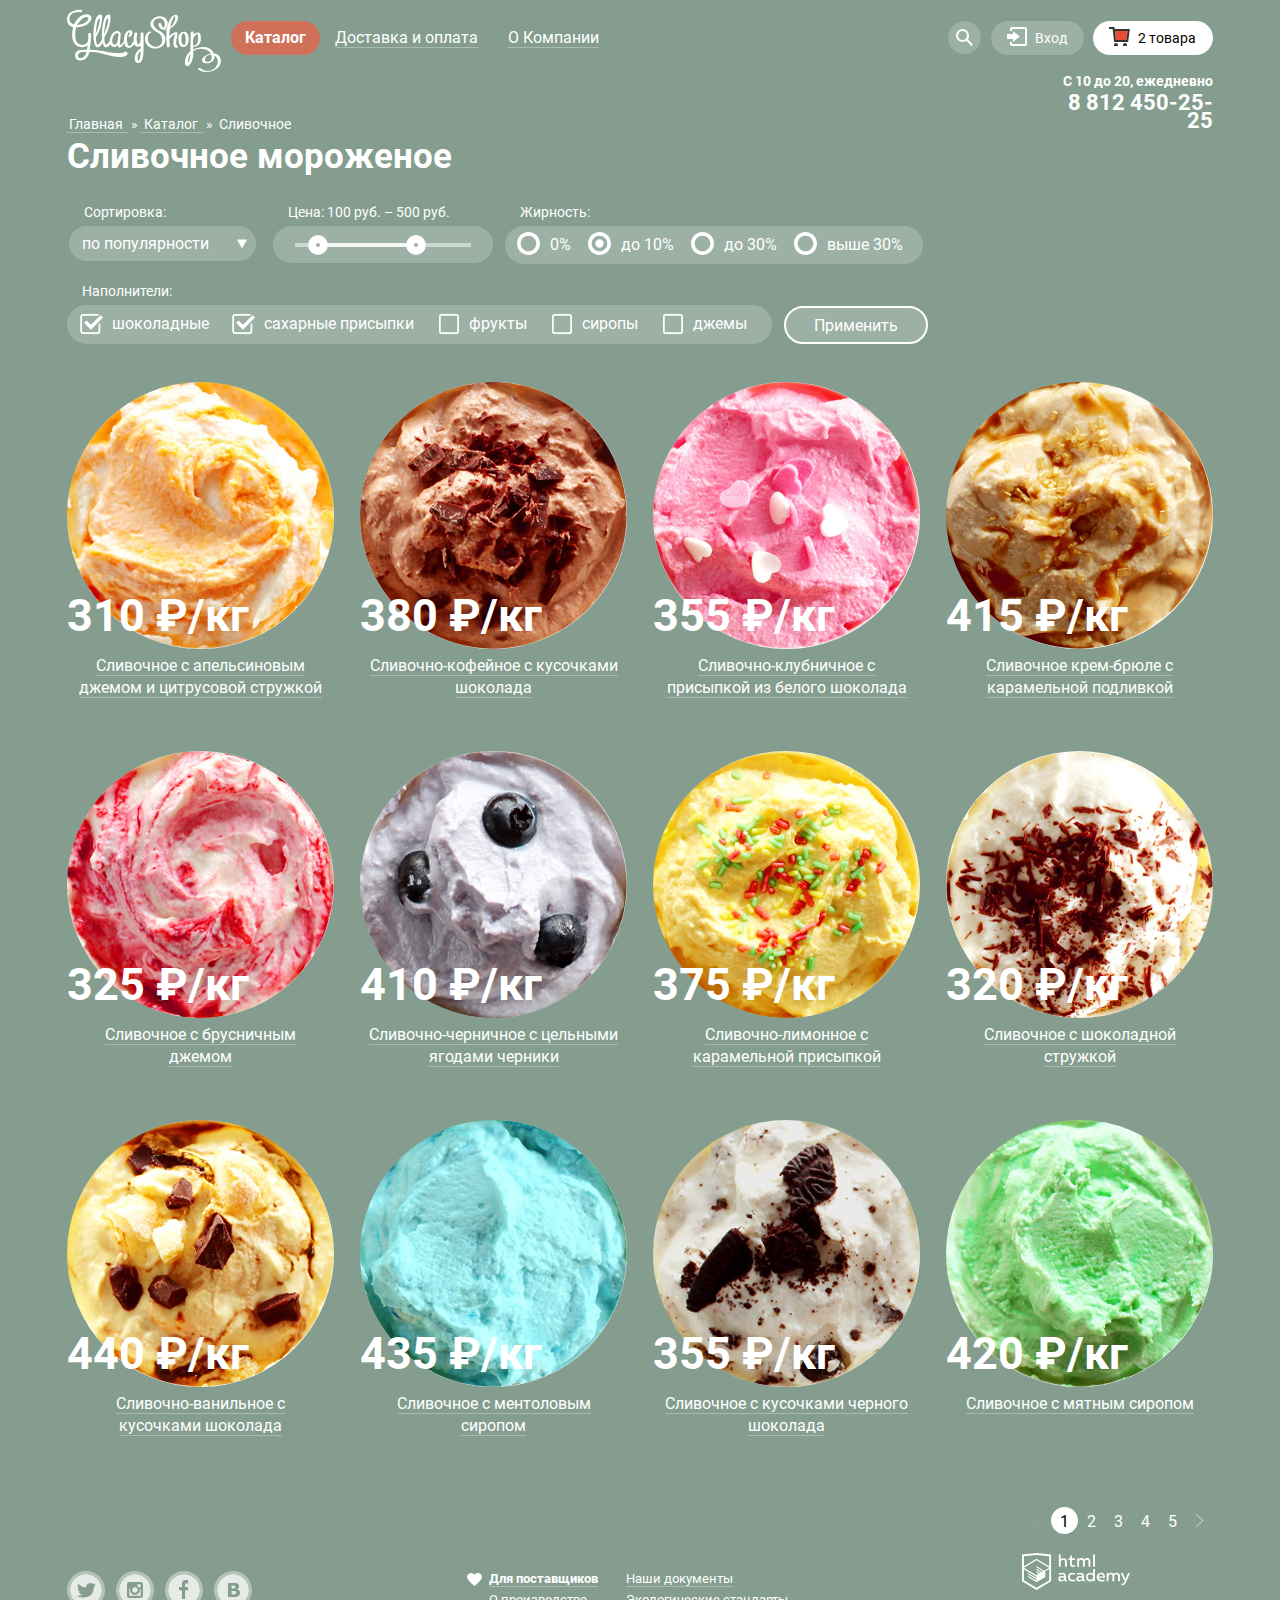
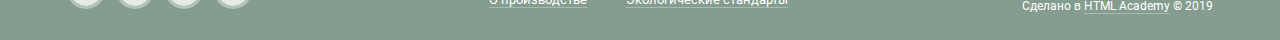
==== commit b6053917: "Fresh" ====
--- a/catalog.html
+++ b/catalog.html
@@ -118,9 +118,9 @@
           <option>по жирности</option>
         </select>
       </fieldset>
-      <fieldset class="filter-item">
+      <fieldset class="filter-item left">
         <legend class="font">Цена: 100 руб. – 500 руб.</legend>
-        <div class="range-filter top left">
+        <div class="range-filter top">
           <div class="range-controls">
             <div class="scale">
               <div class="bar"></div>
@@ -130,9 +130,9 @@
           </div>
         </div>
       </fieldset>
-      <fieldset class="filter-item">
+      <fieldset class="filter-item left">
         <legend class="font">Жирность:</legend>
-        <ul class="fat-list top left">
+        <ul class="fat-list top">
           <li class="filter-option">
             <input class="visually-hidden  filter-input-radio" type="radio" name="fat" value="0" id="fat0">
             <label for="fat0">0%</label>
--- a/css/style.css
+++ b/css/style.css
@@ -994,6 +994,10 @@
   position: relative;
   z-index: 1;
 }
+.filter, 
+.filter-item {
+  border: 0px solid black;
+}
 .filter {
   display: flex;
   flex-direction: column;
@@ -1001,6 +1005,7 @@
   margin-right: 5px;
 }
 .filter select  {
+  border: none;
   -webkit-appearance: none;
 	-moz-appearance: none;
 	-ms-appearance: none;
@@ -1218,9 +1223,10 @@
   margin-left: 12px;
 }
 .filter legend, .filter-item legend {
+  margin-left: 15px;
   margin-bottom: -1px;
+  margin-top: -5px;
   padding-top: 3px;
-  padding-left: 16px;
 }
 .filter {
   border: none;
@@ -1396,7 +1402,7 @@
   display: block;
 }
 .catalog-path {
-  margin-left: -3px;
+  padding-left: 24px;
   margin-top: -19px;
   font-size: 14px;
 }
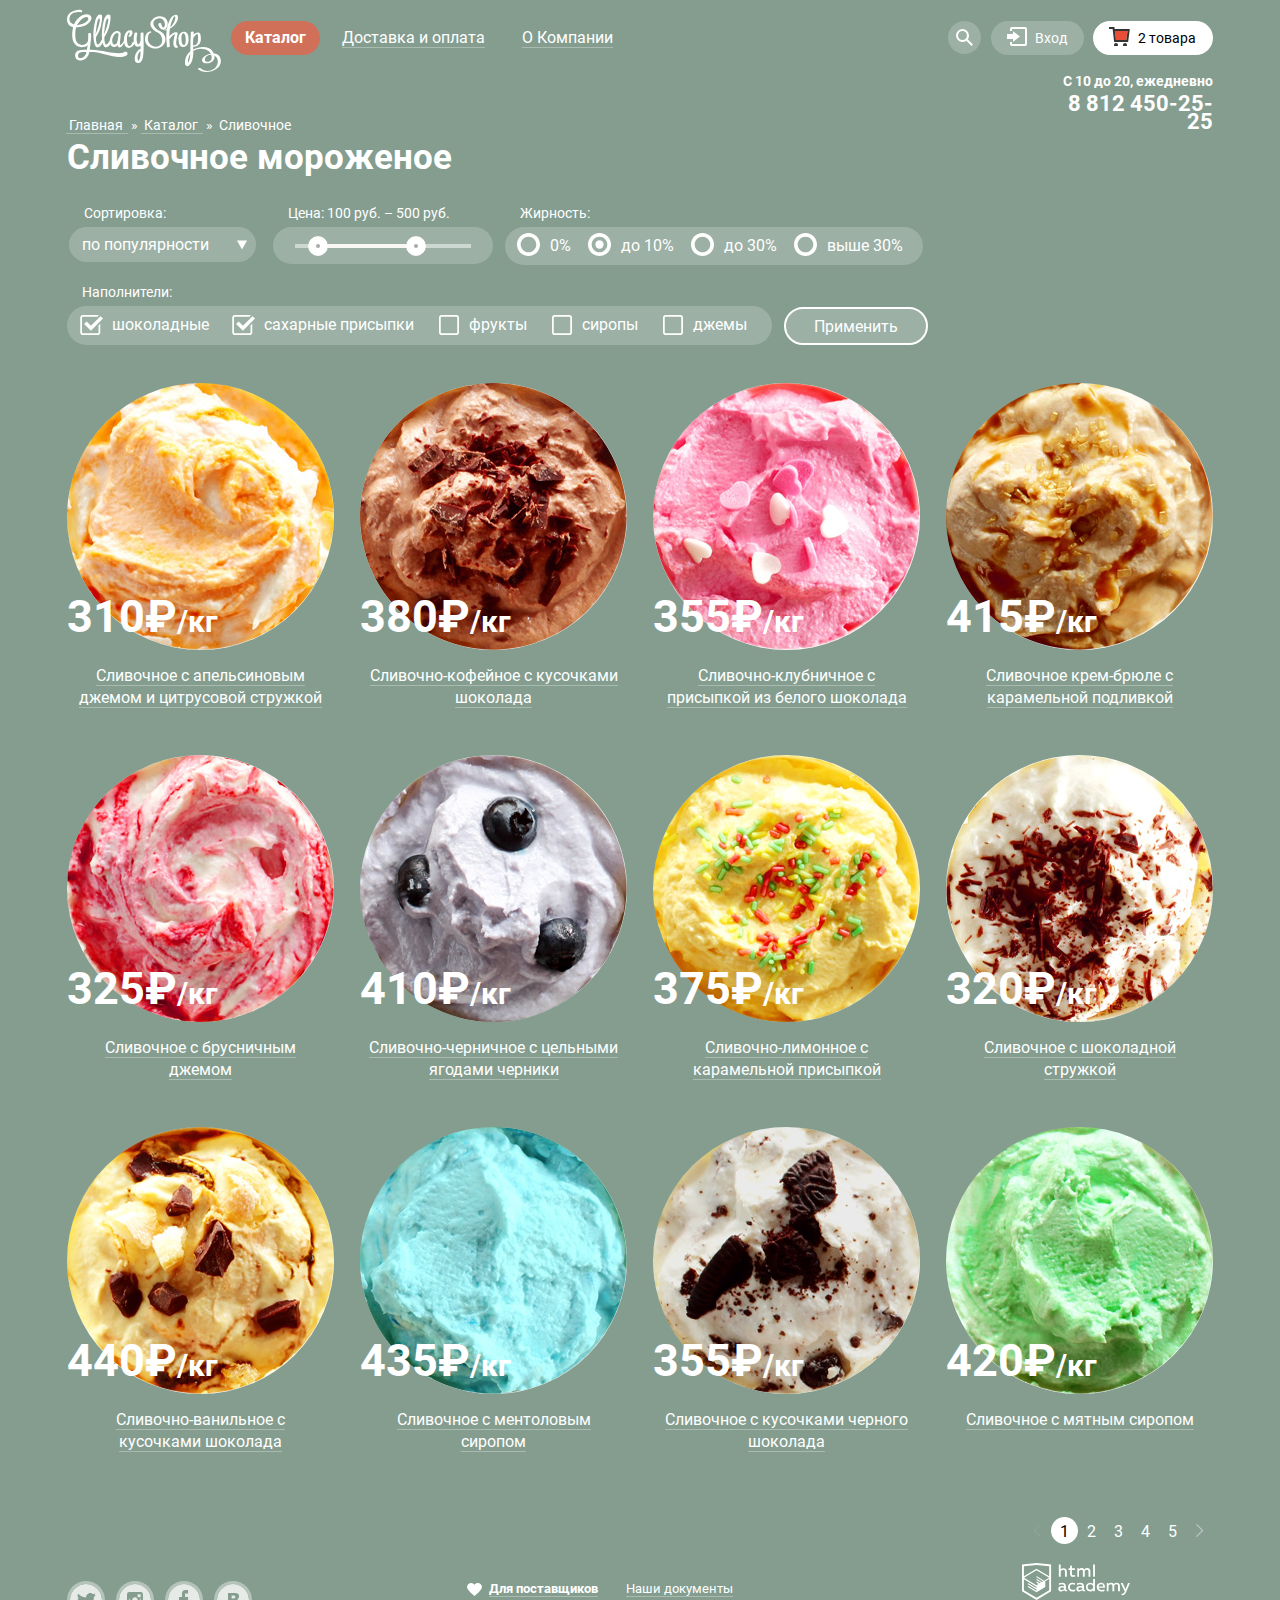
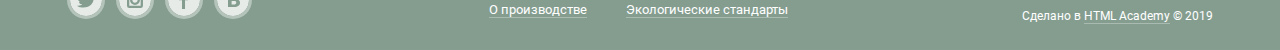
==== commit 0970f475: "Новая версия" ====
--- a/catalog.html
+++ b/catalog.html
@@ -187,7 +187,7 @@
           <li class="icecream item">
             <div class="img-container-catalog">
               <a href="#"><img src="img/firstice.jpg" width="267" height="267" alt="картинка с мороженым" /></a>
-              <p class="cost">310 <span class="ruble">&#8381;</span>/кг</p>
+              <p class="cost">310<span class="ruble">&#8381;</span><span>/кг</span></p>
             </div>
             <div class="a-container">
               <a class="border-a" href="#">
@@ -200,7 +200,7 @@
           <li class="icecream item">
             <div class="img-container-catalog">
               <a href="#"><img src="img/secondice.jpg" width="267" height="267" alt="картинка с мороженым" /></a>
-              <p class="cost">380 <span class="ruble">&#8381;</span>/кг</p>
+              <p class="cost">380<span class="ruble">&#8381;</span><span>/кг</span></p>
             </div>
             <div class="a-container">
               <a class="border-a" href="#">
@@ -213,7 +213,7 @@
           <li class="icecream item">
             <div class="img-container-catalog">
               <a href="#"><img src="img/thirdice.jpg" width="267" height="267" alt="картинка с мороженым" /></a>
-              <p class="cost">355 <span class="ruble">&#8381;</span>/кг</p>
+              <p class="cost">355<span class="ruble">&#8381;</span><span>/кг</span></p>
             </div>
             <div class="a-container">
               <a class="border-a" href="#">
@@ -226,7 +226,7 @@
           <li class="icecream item">
             <div class="img-container-catalog">
               <a href="#"><img src="img/fourth.jpg" width="267" height="267" alt="картинка с мороженым" /></a>
-              <p class="cost">415 <span class="ruble">&#8381;</span>/кг</p>
+              <p class="cost">415<span class="ruble">&#8381;</span><span>/кг</span></p>
             </div>
             <div class="a-container">
               <a class="border-a" href="#">
@@ -239,7 +239,7 @@
           <li class="icecream item">
             <div class="img-container-catalog">
               <a href="#"><img src="img/fifth.jpg" width="267" height="267" alt="картинка с мороженым" /></a>
-              <p class="cost">325 <span class="ruble">&#8381;</span>/кг</p>
+              <p class="cost">325<span class="ruble">&#8381;</span><span>/кг</span></p>
             </div>
             <div class="a-container">
               <a class="border-a" href="#">
@@ -252,7 +252,7 @@
           <li class="icecream item">
             <div class="img-container-catalog">
               <a href="#"><img src="img/six.jpg" width="267" height="267" alt="картинка с мороженым" /></a>
-              <p class="cost">410 <span class="ruble">&#8381;</span>/кг</p>
+              <p class="cost">410<span class="ruble">&#8381;</span><span>/кг</span></p>
             </div>
             <div class="a-container">
               <a class="border-a" href="#">
@@ -265,7 +265,7 @@
           <li class="icecream item">
             <div class="img-container-catalog">
               <a href="#"><img src="img/seven.jpg" width="267" height="267" alt="картинка с мороженым" /></a>
-              <p class="cost">375 <span class="ruble">&#8381;</span>/кг</p>
+              <p class="cost">375<span class="ruble">&#8381;</span><span>/кг</span></p>
             </div>
             <div class="a-container">
               <a class="border-a" href="#">
@@ -278,7 +278,7 @@
           <li class="icecream item">
             <div class="img-container-catalog">
               <a href="#"><img src="img/eight.jpg" width="267" height="267" alt="картинка с мороженым" /></a>
-              <p class="cost">320 <span class="ruble">&#8381;</span>/кг</p>
+              <p class="cost">320<span class="ruble">&#8381;</span><span>/кг</span></p>
             </div>
             <div class="a-container">
               <a class="border-a" href="#">
@@ -291,7 +291,7 @@
           <li class="icecream item">
             <div class="img-container-catalog">
               <a href="#"><img src="img/nine.jpg" width="267" height="267" alt="картинка с мороженым" /></a>
-              <p class="cost">440 <span class="ruble">&#8381;</span>/кг</p>
+              <p class="cost">440<span class="ruble">&#8381;</span><span>/кг</span></p>
             </div>
             <div class="a-container">
               <a class="border-a" href="#">
@@ -304,7 +304,7 @@
           <li class="icecream item">
             <div class="img-container-catalog">
               <a href="#"><img src="img/ten.jpg" width="267" height="267" alt="картинка с мороженым" /></a>
-              <p class="cost">435 <span class="ruble">&#8381;</span>/кг</p>
+              <p class="cost">435<span class="ruble">&#8381;</span><span>/кг</span></p>
             </div>
             <div class="a-container">
               <a class="border-a" href="#">
@@ -317,7 +317,7 @@
           <li class="icecream item">
             <div class="img-container-catalog">
               <a href="#"><img src="img/eleven.jpg" width="267" height="267" alt="картинка с мороженым" /></a>
-              <p class="cost">355 <span class="ruble">&#8381;</span>/кг</p>
+              <p class="cost">355<span class="ruble">&#8381;</span><span>/кг</span></p>
             </div>
             <div class="a-container">
               <a class="border-a" href="#">
@@ -330,7 +330,7 @@
           <li class="icecream item">
             <div class="img-container-catalog">
               <a href="#"><img src="img/twelve.jpg" width="267" height="267" alt="картинка с мороженым" /></a>
-              <p class="cost">420 <span class="ruble">&#8381;</span>/кг</p>
+              <p class="cost">420<span class="ruble">&#8381;</span><span>/кг</span></p>
             </div>
             <div class="a-container">
               <a class="border-a" href="#">
--- a/css/style.css
+++ b/css/style.css
@@ -76,7 +76,7 @@
 .entrance {
   display: block;
   position: relative;
-  background-color: rgba(255, 255, 255, 0.2) ;
+  background-color: rgba(255, 255, 255, 0.2);
   font-size: 14px;
   border-radius: 30px;
   line-height: 16px;
@@ -103,7 +103,7 @@
 }
 .busket {
   position: relative;
-  background-color: rgba(255, 255, 255, 0.2) ;
+  background-color: rgba(255, 255, 255, 0.2);
   font-size: 14px;
   border-radius: 30px;
   line-height: 14px;
@@ -196,7 +196,7 @@
   width: 560px;
   height: 229px;
   padding: 20px;
-  padding-top: 14px;
+  padding-top: 16px;
   margin-bottom: 10px;
 }
 .berry-chocolate span {
@@ -535,6 +535,7 @@
   margin: 0 auto;
   margin-bottom: 8px;
   width: 250px;
+  margin-top: 9px;
 }
 .kilos {
   font-size: 30px;
@@ -572,6 +573,7 @@
   flex-wrap: wrap;
   justify-content: space-between;
   padding-left: 55px;
+  padding-bottom: 7px;
 }
 .flex-cont p {
   position: relative;
@@ -685,7 +687,7 @@
   border-radius: 50%;
 }
 .item {
-  margin-bottom: 38px;
+  margin-bottom: 32px;
 }
 .icecream:hover {
   background-color: rgba(255,255,255,0.2);
@@ -900,8 +902,8 @@
 .slider .red-buttons {
   position: absolute;
   top: 542px;
-  left: 430px;
-  padding: 14px 43px 14px 41px;
+  left: 435px;
+  padding: 15px 43px 14px 39px;
   font-size: 32px;
   cursor: pointer;
 }
@@ -914,7 +916,6 @@
 }
 .map {
   height: 430px;
-  background-image: url("../img/map.jpg");
   position: relative;
 }
 .adress {
@@ -948,7 +949,7 @@
   line-height: 20px;
   margin-bottom: 5px;
 }
-.contact-adress {
+.adress .contact-adress {
   width: 230px;
   font-family: Roboto;
   font-size: 18px;
@@ -1225,7 +1226,7 @@
 .filter legend, .filter-item legend {
   margin-left: 15px;
   margin-bottom: -1px;
-  margin-top: -5px;
+  
   padding-top: 3px;
 }
 .filter {
@@ -1448,11 +1449,13 @@
   display: flex;
   padding: 19px 10px 10px 10px;
   align-items: flex-start;
+  justify-content: flex-start;
 }
   
 .main-menu li {
   display: flex;
   position: relative;
+  margin-right: 7px;
 }
   
 .main-menu a {
@@ -1549,13 +1552,14 @@
   width: 100%;
   height: 100%;
   border: none;
+  background-image: url(../img/map.jpg);
 }
 .p-width {
   width: 150px;
 }
 .tel-width {
   width: 175px;
-  margin-bottom: 10px;
+  margin-bottom: 6px;
 }
 .icecream-catalog-index {
   margin-bottom: -40px;
@@ -1612,7 +1616,7 @@
   font-weight: bold;
   line-height: 16px;
   text-align: right;
-  margin-bottom: 5px;
+  margin-bottom: 6px;
 }
 
 .contact a { 
@@ -1652,4 +1656,10 @@
 .main-tittle {
   margin-top: 5px;
   font-size: 35px;
+}
+.cost span {
+  font-size: 30px;
+}
+.cost .ruble {
+  font-size: 45px;
 }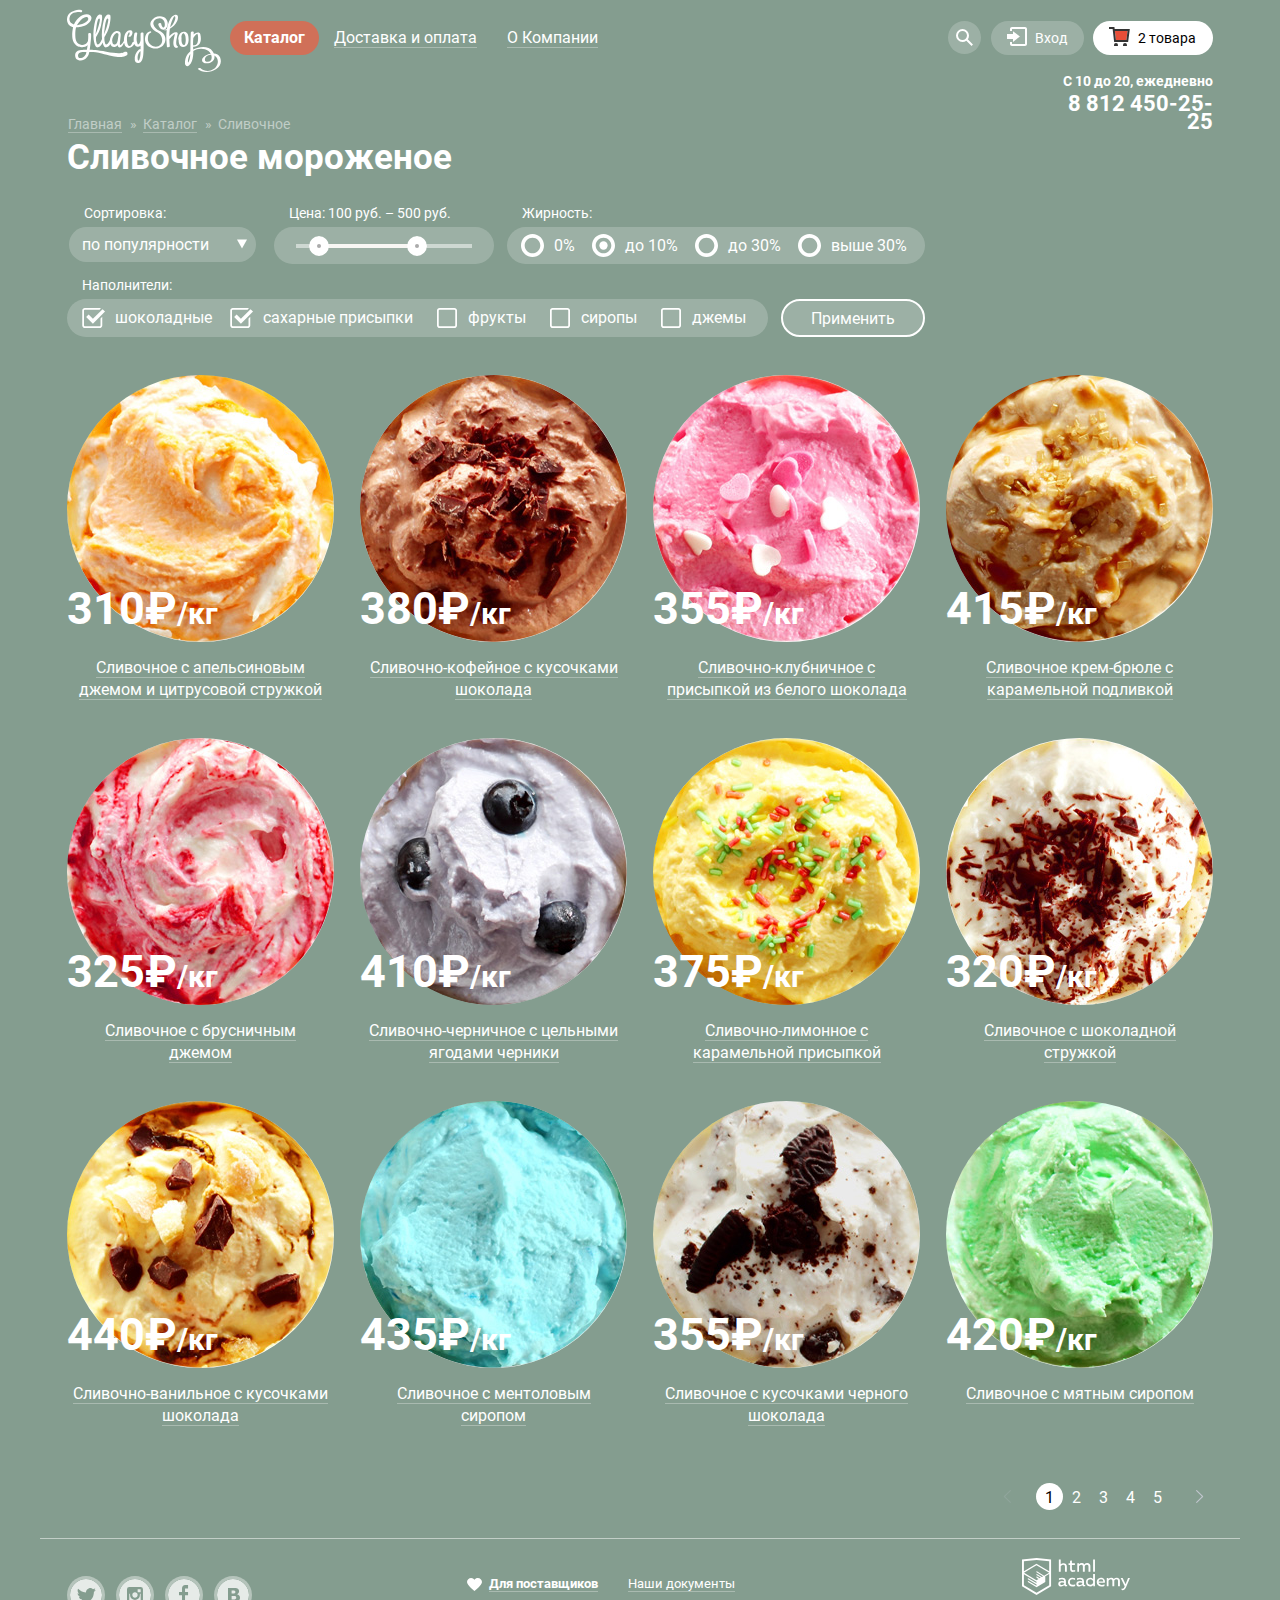
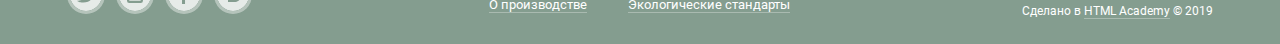
==== commit e01741bf: "Perfect pixel" ====
--- a/catalog.html
+++ b/catalog.html
@@ -13,7 +13,7 @@
     <div class="container container--flex">
       <a class="logo" href="index.html"><img src="img/gllacy.svg" width="154" height="64" alt="логотип компании" /></a>
       <nav class="main-nav">
-        <ul class="main-menu">
+        <ul class="main-menu catalog-menu">
           <li class="main-menu__catalog">
             <a href="#" class="border-a red-catalog">Каталог</a>
             <ul class="sub-menu">
@@ -87,11 +87,11 @@
                 <td>450 руб.</td>
               </tr>
               <tr class="third-raw raw">
-                <td colspan="5" class="result">Итого:750 руб.</td>
+                <td colspan="5" class="result">Итого: 750 руб.</td>
               </tr>
             </table>
 
-            <button class="red-buttons">Оформить заказ</button>
+            <button class="red-buttons submit-busket">Оформить заказ</button>
           </form>
         </div>
       </div>
@@ -102,9 +102,11 @@
         <a href="tel:+78124502525">8 812 450-25-25</a>
       </div>
     </div>
+    <div class="container catalog-path">
+      <a href="index.html" class="border-a">Главная</a> » <a href="#" class="border-a">Каталог</a> » <a>Сливочное</a>
+    </div>
   </header>
   <main>
-    <div class="container catalog-path"><a href="index.html" class="border-a">Главная</a> » <span class="border-a">Каталог</span> » <span>Сливочное</span></div>
     <div class="container container--flex">
       <h1 class="main-tittle">Cливочное мороженое</h1>
     </div>
@@ -352,11 +354,11 @@
       <li><a href="#" class="number">3</a></li>
       <li><a href="#" class="number">4</a></li>
       <li><a href="#" class="number">5</a></li>
-      <li><a href="#"><img src="img/icon-right-small.svg" width="9" height="13" alt="стрелка вправо" /></a></li>
+      <li><a href="#"><img src="img/icon-right-small.svg" width="9" height="13" alt="стрелка вправо" class="right-arrow" /></a></li>
     </ul>
   </div>
   <footer class="main-footer">
-    <div class="container container--flex">
+    <div class="container container--flex border-footer">
       <ul class="social">
         <li class="twitter">
           <a href="https://twitter.com" aria-label="Твиттер"></a>
--- a/css/style.css
+++ b/css/style.css
@@ -25,6 +25,13 @@
 html {
   box-sizing: border-box;
 }
+body {
+  font-family: "Roboto", Arial, sans-serif;
+  margin-left: 0;
+  text-align: left;
+  color: white;
+  min-width: 1200px;
+}
 *,
 *::before,
 *::after {
@@ -157,18 +164,14 @@
   padding: 0;
   margin-left: -13px;
   margin-right: -13px;
+  margin-bottom: 25px;
 }
 .icecream-list .icecream {
   text-align: center;
   padding-bottom: 0px;
   position: relative;
 }
-body {
-  font-family: "Roboto", Arial, sans-serif;
-  margin-left: 0;
-  text-align: left;
-  color: white;
-}
+
 .main-header a {
   font-size: 16px;
   line-height: 18px;
@@ -197,7 +200,8 @@
   height: 229px;
   padding: 20px;
   padding-top: 16px;
-  margin-bottom: 10px;
+  padding-bottom: 25px;
+  margin-bottom: 6px;
 }
 .berry-chocolate span {
   font-size: 35px;
@@ -208,6 +212,7 @@
 }
 .berry-chocolate p {
   width: 515px;
+  margin-top: 14px;
 }
 .about-us {
   box-sizing: content-box;
@@ -222,6 +227,7 @@
   background-repeat: round;
   border-radius: 15px;
   margin-bottom: 40px;
+  margin-top: -2px;
 }
 .about-us h1 {
   padding: 0;
@@ -320,7 +326,9 @@
   line-height: 45px;
 }
 .container:first-of-type {
+  align-items: flex-start;
   justify-content: flex-start;
+  position: relative;
 }
 .list {
   display: flex;
@@ -357,7 +365,7 @@
 }
 .more-details {
   margin-top: 35px;
-  margin-left: 28px;
+  margin-left: 30px;
 }
 .details li {
   list-style: none;
@@ -534,7 +542,7 @@
 .a-container {
   margin: 0 auto;
   margin-bottom: 8px;
-  width: 250px;
+  width: 255px;
   margin-top: 9px;
 }
 .kilos {
@@ -551,9 +559,7 @@
   width: 267px;
   text-align: center;
 }
-icecream a:nth-of-type(2) {
-  width: 247px;
-}
+
 .img-container {
   width: 266px;
   position: relative;
@@ -573,7 +579,6 @@
   flex-wrap: wrap;
   justify-content: space-between;
   padding-left: 55px;
-  padding-bottom: 7px;
 }
 .flex-cont p {
   position: relative;
@@ -687,15 +692,18 @@
   border-radius: 50%;
 }
 .item {
-  margin-bottom: 32px;
+  margin-bottom: 23px;
 }
 .icecream:hover {
   background-color: rgba(255,255,255,0.2);
-  margin-bottom:-22px;
+  margin-bottom:-45px;
   border-radius: 5px;
   position: relative;
   z-index: 1;
   box-shadow: 0px 20px 20px 0 rgba(0, 0, 0, 0.4);
+}
+.icecream:hover .a-container {
+  margin-bottom: 74px;
 }
 .pages {
   display: flex;
@@ -753,7 +761,6 @@
 }
 .recall p {
   margin: 0;
-  font-family: Roboto;
   font-size: 24px;
   font-weight: 500;
   line-height:28px;
@@ -821,10 +828,12 @@
   left: 0;
   right: 0;
   margin: 0 auto;
+  margin-bottom: 22px;
 }
 .icecream:hover  .sent-ice {
   display: block;
   margin:0 auto;
+  bottom: 22px;
 }
 .slider-container {
   margin-top: -152px;
@@ -901,7 +910,7 @@
 }
 .slider .red-buttons {
   position: absolute;
-  top: 542px;
+  top: 538px;
   left: 435px;
   padding: 15px 43px 14px 39px;
   font-size: 32px;
@@ -942,7 +951,6 @@
   margin-bottom: 10px;
 }
 .contact {
-  font-family: Roboto;
   font-weight: normal;
   font-size: 14px;
   color: #323232;
@@ -951,7 +959,6 @@
 }
 .adress .contact-adress {
   width: 230px;
-  font-family: Roboto;
   font-size: 18px;
   font-weight: bold;
   color: #323232;
@@ -961,7 +968,7 @@
 }
 .adress a{
   display: inline-block;
-  font-family: Roboto;
+  vertical-align: middle;
   font-size: 18px;
   font-weight: bold;
   color: #323232;
@@ -1140,9 +1147,9 @@
   padding-left: 35px;
   padding-right: 15px;
 }
-.check-list .filter-option label {
-  padding-left: 35px;
-  padding-right: 20px;
+.check-list label {
+  padding-left: 36px;
+  padding-right: 19px;
 }
 
 .filter-input-radio + label::before {
@@ -1152,7 +1159,7 @@
   width: 23px;
   height: 23px;
   left: 2px;
-  top: -4px;
+  top: -3px;
   background-size: 23px 23px;
     background-repeat: no-repeat;
     background-position: center center;
@@ -1163,9 +1170,9 @@
   display: flex;
   border-radius: 60px;
   background-color: rgba(255, 255, 255, 0.2);
-  padding: 10px 5px 10px 10px;
-}
-  
+  padding: 10px 3px 9px 12px;
+}
+
 .filter-option {
   position: relative;
 }
@@ -1221,7 +1228,7 @@
   margin-top: 7px;
 }
 .left {
-  margin-left: 12px;
+  margin-left: 13px;
 }
 .filter legend, .filter-item legend {
   margin-left: 15px;
@@ -1234,7 +1241,7 @@
   padding: 0;
 }
 .first-option label {
-  padding-right: 5px;
+  padding-right: 15px;
 }
 .loup-container {
   position: relative;
@@ -1270,6 +1277,7 @@
 }
 .entrance-container {
   position: relative;
+  padding-bottom: 5px;
 }
 .form-container {
   top: 37px;
@@ -1311,7 +1319,6 @@
   align-self: flex-start;
 }
 .button-container a {
-  font-family: Roboto;
   font-size: 13px;
   line-height: 20px;
   color: #323232;
@@ -1330,9 +1337,8 @@
 }
 .busket-container form {
   color:black;
-  font-family: Roboto;
   font-size: 13px;
-  padding: 18px 5px 28px 18px;
+  padding: 18px 5px 23px 18px;
   padding-right: 14px;
   padding-left: 14px;
   width: 540px;
@@ -1342,7 +1348,7 @@
   background-color: #f8f7f4;
   position: absolute;
   top: 37px;
-  left: -422px;
+  right: 0px;
 }
 .busket-container table {
   border-collapse: collapse;
@@ -1353,6 +1359,7 @@
 }
 .raw td:nth-of-type(3) {
   width: 220px;
+  
 }
 .busket-container td {
   line-height: 16px;
@@ -1362,14 +1369,18 @@
   font-weight: bold;
   font-size: 15px;
   text-align: right;
-  padding-top: 16px;
+  padding-top: 13px;
 }
 .catalog-table tr:nth-of-type(2) {
   border-bottom: 1px solid rgba(0,0,0, 0.3);
 }
+.raw td:nth-of-type(1) {
+  padding-left:7px;
+}
 .raw td:nth-of-type(2) {
-  padding-right: 13px;
-  padding-left: 13px;
+  width: 52px;
+  padding-right: 10px;
+  padding-left: 6px;
 }
 .raw td:nth-of-type(5) {
   padding-left: 10px;
@@ -1384,14 +1395,21 @@
 .third-raw td {
   width: 115px;
   padding: 0;
-  padding-top: 16px;
+  padding-top: 14px;
 }
 
+.busket-container .submit-busket {
+  margin-left: 342px;
+  margin-top: 15px;
+}
 .busket-container .red-buttons {
   padding: 12px 13px;
 }
+.second-raw td:nth-of-type(1) {
+  padding-top: 0px;
+}
 .second-raw td {
-  padding-bottom: 22px;
+  padding-bottom: 16px;
 }
 .busket-container {
   position: relative;
@@ -1403,15 +1421,19 @@
   display: block;
 }
 .catalog-path {
-  padding-left: 24px;
-  margin-top: -19px;
+  position: relative;
+  padding-left: 22px;
+  margin-top: -21px;
   font-size: 14px;
+  z-index: 1;
+  color: rgba(255,255,255,0.5);
 }
 .catalog-path span,
 .catalog-path a {
-  padding-right: 5px;
-  padding-left: 3px;
-  color: rgba(255,255,255);
+  margin-right: 5px;
+  font-size: 14px;
+  margin-left: 3px;
+  color: rgba(255,255,255,0.5);
 }
 .contact-index {
   margin-left: auto;
@@ -1427,6 +1449,7 @@
 }
 .pagging ul {
   margin-left: auto;
+  margin-bottom: 18px;
 }
 .catalog-top {
   margin: 0;
@@ -1447,12 +1470,12 @@
   
 .main-menu {
   display: flex;
-  padding: 19px 10px 10px 10px;
+  padding: 19px 10px 10px 23px;
   align-items: flex-start;
   justify-content: flex-start;
 }
   
-.main-menu li {
+.main-menu > li {
   display: flex;
   position: relative;
   margin-right: 7px;
@@ -1461,7 +1484,7 @@
 .main-menu a {
   margin: 10px 15px 8px;
 }
-.main-menu a:hover {
+.main-menu > a:hover {
   padding: 8px 14px 8px;
   margin-top: 2px;
   border-bottom: none;
@@ -1481,6 +1504,7 @@
 
 .main-menu__catalog:hover .sub-menu {
   display: block;
+  z-index: 10;
 }
 .sub-menu {
   display: none;
@@ -1491,6 +1515,8 @@
   top: 40px;
   left: -5px;
   border-radius: 5px;
+  padding-bottom: 7px;
+  
 }
 .sub-menu li {
   display: flex;
@@ -1502,16 +1528,16 @@
   font-weight: 700;
   margin: 10px 8px 3px 6px;
   border-bottom: 1px solid #d1d0ce;
-  padding: 0px 10px 12px 15px;
+  padding: 2px 10px 12px 15px;
 }
 .sub-menu a {
   justify-content: stretch;
-  color: #323232;
-  font-size: 14px;
-  font-weight: 400;
-  margin: 0;
-  padding: 6px 20px 8px;
-  width: 100%;
+    color: #323232;
+    font-size: 14px;
+    font-weight: 400;
+    margin: 0;
+    padding: 7px 20px 6px;
+    width: 100%;
 }
 .sub-menu a:hover {
   background-color: #fbded7;
@@ -1556,6 +1582,7 @@
 }
 .p-width {
   width: 150px;
+  margin-bottom: 0;
 }
 .tel-width {
   width: 175px;
@@ -1606,7 +1633,7 @@
 }
 .pages .one {
   border-radius: 50%;
-  background-color: rgba(255,255,255);
+  background-color: rgb(255,255,255);
   color:black;
 }
 .contact p {
@@ -1662,4 +1689,29 @@
 }
 .cost .ruble {
   font-size: 45px;
+}
+.first-raw td {
+  padding-bottom: 16px;
+}
+.second-raw td:nth-of-type(3) {
+  padding-top: 12px;
+}
+.fat-list  {
+  margin-bottom: 10px;
+}
+.catalog-menu {
+  padding: 19px 10px 10px 9px;
+}
+.border-footer {
+  border-top: 1px solid rgba(255,255,255,0.5);
+  margin-top: 10px;
+}
+.catalog-menu > li {
+  margin-right: 0;
+}
+.pages li:first-of-type {
+  margin-right: 15px; 
+}
+.pages li:last-of-type {
+  margin-left: 15px; 
 }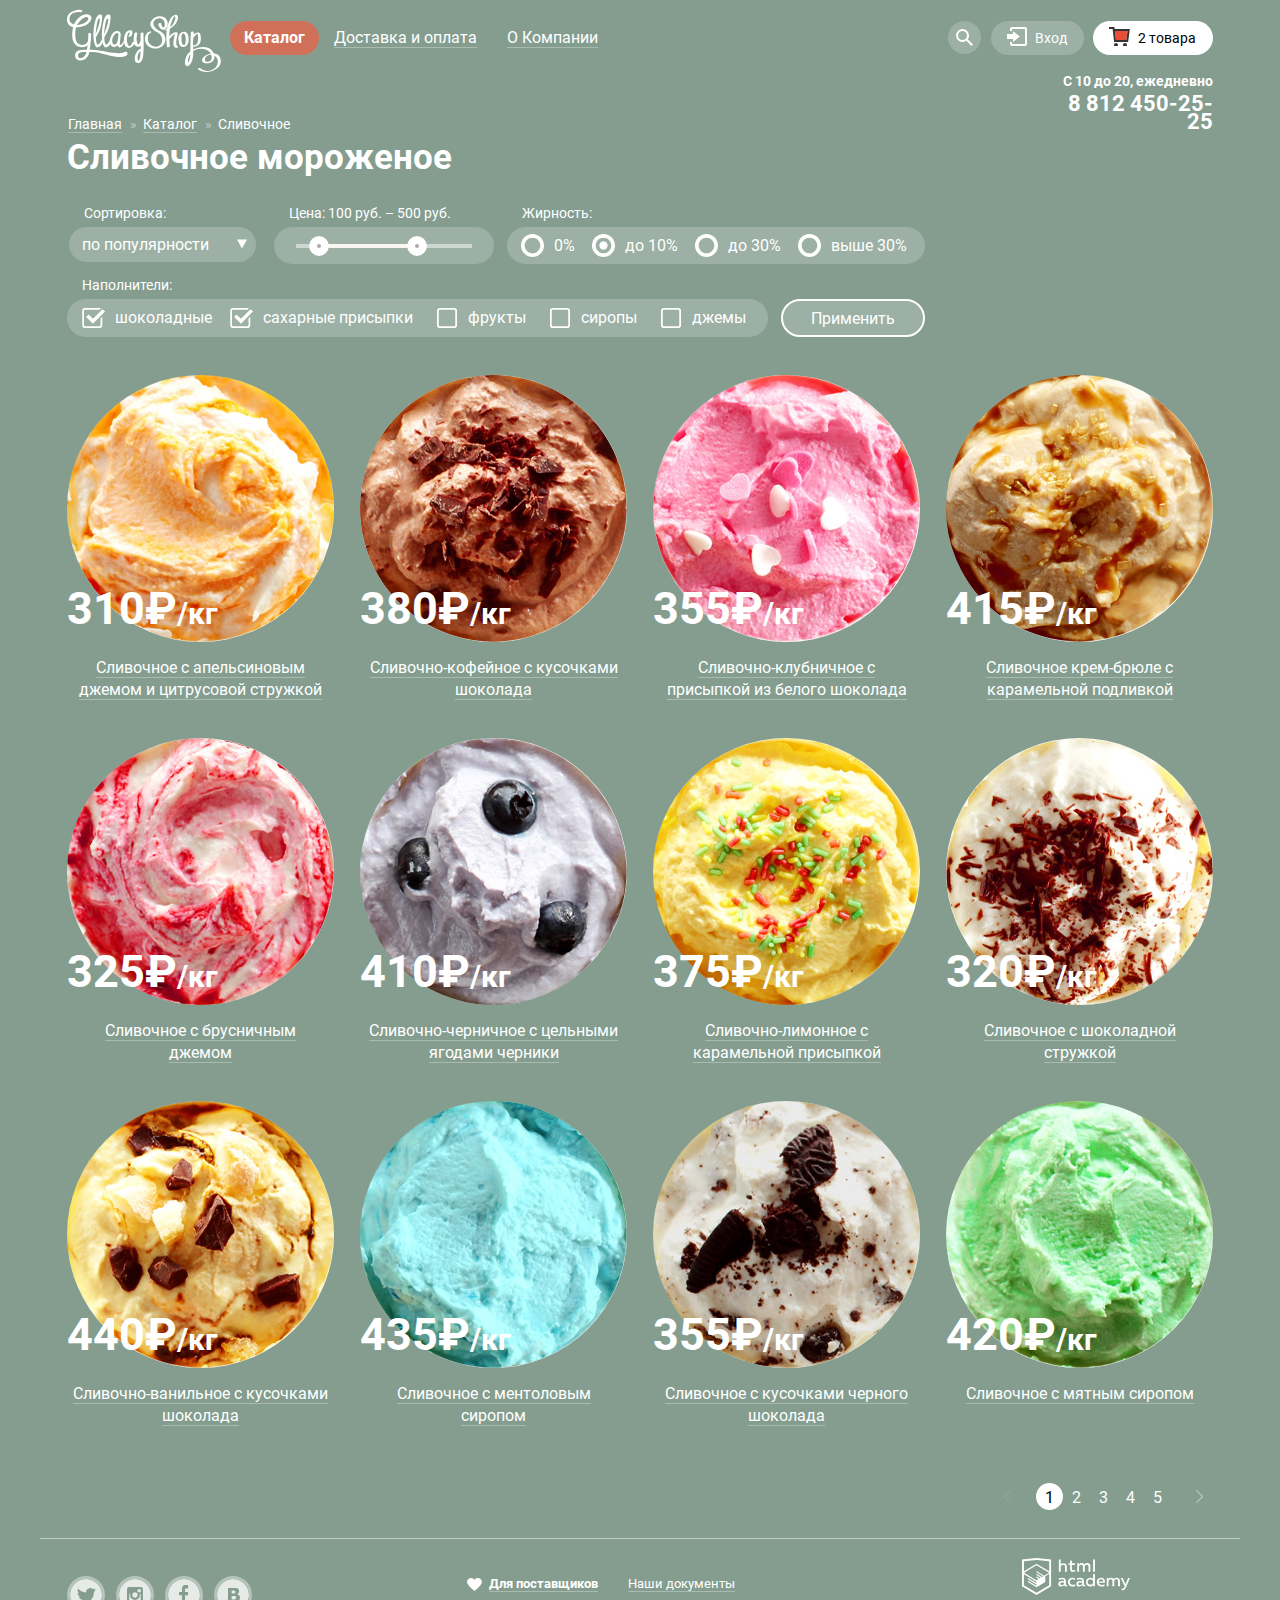
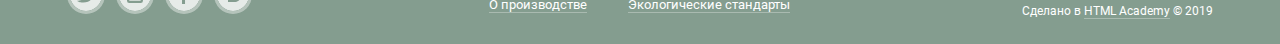
==== commit 2bf30c05: "aaaaaaaaaaaaaaaaaaaaaaaaaaaaaaaaaaaaaaaaaaaaaaaaaaaaaa" ====
--- a/catalog.html
+++ b/catalog.html
@@ -60,9 +60,9 @@
               <section class="button-container">
                 <h2 class="visually-hidden">Секция со сслыкакми на регистрацию и сброс пароля</h2>
                 <button type="button" class="red-buttons enter">Войти</button>
-                <div>
-                  <a href="#">Забыли пароль?</a>
-                  <a href="#">Новая регистрация</a>
+                <div class="link">
+                  <span><a href="#">Забыли пароль?</a></span>
+                  <span><a href="#">Новая регистрация</a></span>
                 </div>
               </section>
             </form>
--- a/css/style.css
+++ b/css/style.css
@@ -1255,6 +1255,7 @@
   box-shadow: 0px 20px 20px 0 rgba(0, 0, 0, 0.4);
   background-color: #f8f7f4;
   display: none;
+  z-index: 5;
 }
 .loup-container:hover  .search-container {
   display: block;
@@ -1288,6 +1289,7 @@
   box-shadow: 0px 20px 20px 0 rgba(0, 0, 0, 0.4);
   background-color: #f8f7f4;
   border-radius: 5px;
+  z-index: 5;
 }
 .form-container input {
   padding-top: 9px;
@@ -1349,6 +1351,7 @@
   position: absolute;
   top: 37px;
   right: 0px;
+  z-index: 5;
 }
 .busket-container table {
   border-collapse: collapse;
@@ -1433,7 +1436,7 @@
   margin-right: 5px;
   font-size: 14px;
   margin-left: 3px;
-  color: rgba(255,255,255,0.5);
+  color: rgb(255,255,255);
 }
 .contact-index {
   margin-left: auto;
@@ -1714,4 +1717,8 @@
 }
 .pages li:last-of-type {
   margin-left: 15px; 
+}
+.link {
+  display: flex;
+  flex-direction: column;
 }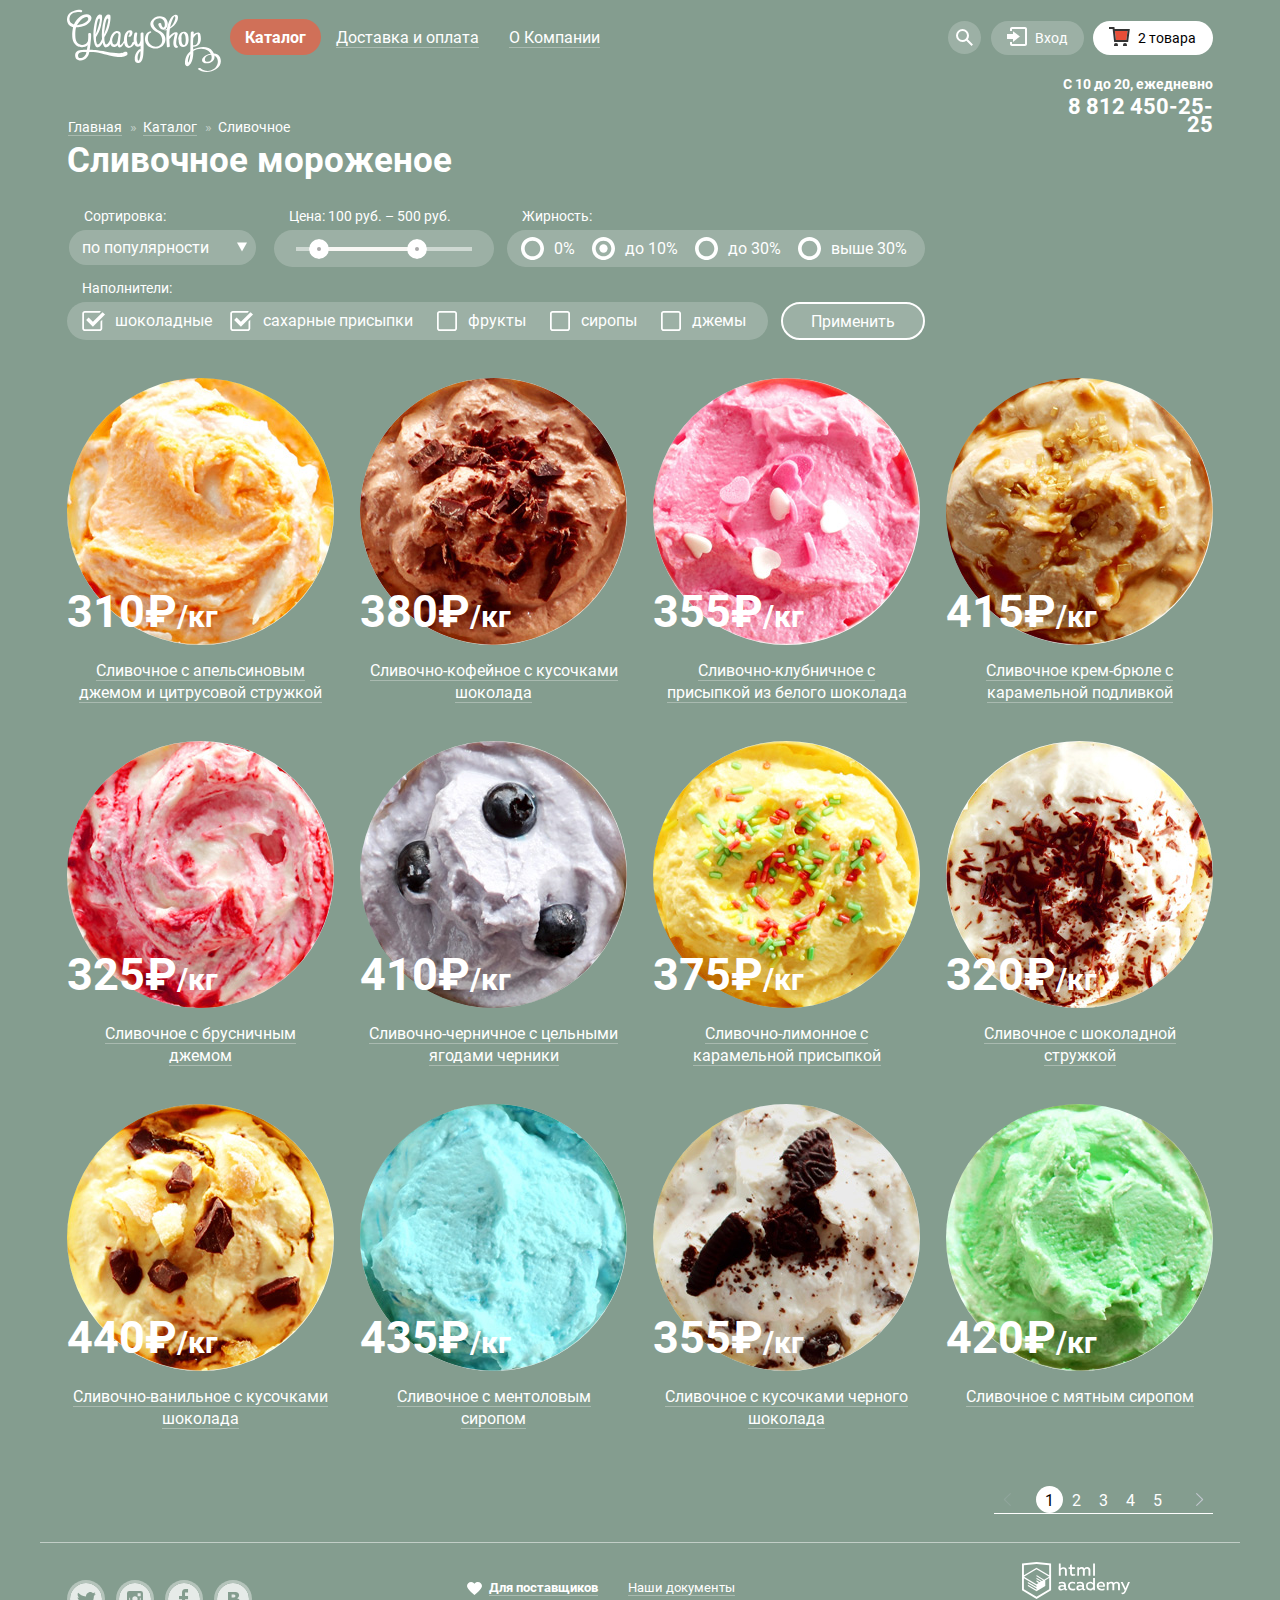
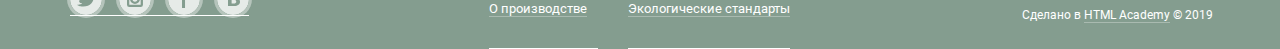
==== commit cca43190: "Футер" ====
--- a/catalog.html
+++ b/catalog.html
@@ -345,17 +345,19 @@
       </div>
     </section>
   </main>
-  <div class="container container--flex pagging">
-    <ul class="pages">
-      <li class="arrowcontainer"><a href="#"><img src="img/icon-right-small.svg" width="9" class="left-arrow" alt="стрелка влево"
-            height="13" /></a></li>
-      <li><a href="#" class="number one">1</a></li>
-      <li><a href="#" class="number">2</a></li>
-      <li><a href="#" class="number">3</a></li>
-      <li><a href="#" class="number">4</a></li>
-      <li><a href="#" class="number">5</a></li>
-      <li><a href="#"><img src="img/icon-right-small.svg" width="9" height="13" alt="стрелка вправо" class="right-arrow" /></a></li>
-    </ul>
+  <div class="container">
+    <div class=" container--flex pagging">
+      <ul class="pages">
+        <li class="arrowcontainer"><a href="#"><img src="img/icon-right-small.svg" width="9" class="left-arrow" alt="стрелка влево"
+          height="13" /></a></li>
+        <li><a href="#" class="number one">1</a></li>
+        <li><a href="#" class="number">2</a></li>
+        <li><a href="#" class="number">3</a></li>
+        <li><a href="#" class="number">4</a></li>
+        <li><a href="#" class="number">5</a></li>
+        <li><a href="#"><img src="img/icon-right-small.svg" width="9" height="13" alt="стрелка вправо" class="right-arrow" /></a></li>
+      </ul>
+    </div>
   </div>
   <footer class="main-footer">
     <div class="container container--flex border-footer">
--- a/css/style.css
+++ b/css/style.css
@@ -44,6 +44,7 @@
   padding: 0;
   list-style: none;
   margin: 0;
+  border-bottom: 1px solid white;
 }
 .container a {
   text-decoration-line: none;
@@ -648,7 +649,7 @@
   border-radius: 30px;
   box-sizing: border-box;
   text-align: center;
-  vertical-align: center;
+  vertical-align: middle;
   font-weight: bold;
 } 
 .sent {
@@ -814,7 +815,7 @@
   top: 17px;
   border: none;
   box-shadow: none;
-  background-color: white;
+  background-color: #f8f7f4;
   background-image: url("../img/cross-big.svg");
   background-repeat: no-repeat;
 }
@@ -1001,6 +1002,7 @@
   justify-content: space-between;
   position: relative;
   z-index: 1;
+  padding-top: 3px;
 }
 .filter, 
 .filter-item {
@@ -1115,6 +1117,7 @@
   margin-left: -30px;
   display: inline-block;
   position: absolute;
+  vertical-align: middle;
   width: 25px;
   height: 25px;
   border-radius: 50%;
@@ -1141,7 +1144,8 @@
   background-image: url("../img/radio-off.svg");
   background-size: 23px 23px;
   background-repeat: no-repeat;
-  background-position: center center
+  background-position: center center;
+  vertical-align: middle;
 }
 .filter-option label {
   padding-left: 35px;
@@ -1199,6 +1203,8 @@
   background-size: 24px 20px;
   background-repeat: no-repeat;
   background-position: center center;
+  width: 25px;
+  height: 25px;
 }
 .apply {
   margin-bottom: 16px;
@@ -1269,11 +1275,13 @@
   box-sizing: border-box;
 }
 .input {
-   border-radius: 5px;
+  border-radius: 5px;
   box-sizing: border-box;
   border: solid 1px #d3d3d2;
   font-size: 14px;
-  line-height: 24px;
+  line-height: 18px;
+  padding-top: 12px;
+  padding-bottom: 12px;
   font-weight: bold;
 }
 .entrance-container {
@@ -1285,7 +1293,7 @@
   right: 0;
   display: none;
   position: absolute;
-  padding: 20px 17px 18px 19px;
+  padding: 20px 17px 21px 19px;
   box-shadow: 0px 20px 20px 0 rgba(0, 0, 0, 0.4);
   background-color: #f8f7f4;
   border-radius: 5px;
@@ -1462,7 +1470,7 @@
   color: white;
 }
 .slider-container {
-  margin-top: -116px;
+  margin-top: -118px;
 } 
 .main-menu,
 .sub-menu {
@@ -1473,7 +1481,7 @@
   
 .main-menu {
   display: flex;
-  padding: 19px 10px 10px 23px;
+  padding: 20px 10px 0px 10px;
   align-items: flex-start;
   justify-content: flex-start;
 }
@@ -1499,6 +1507,7 @@
 .main-menu__catalog > a {
   margin-left: 0px;
   margin-right: 0px;
+  margin: 10px 15px 8px;
 }
 .main-menu__catalog > a:hover {
   padding: 8px 14px 8px;
@@ -1535,17 +1544,16 @@
 }
 .sub-menu a {
   justify-content: stretch;
-    color: #323232;
-    font-size: 14px;
-    font-weight: 400;
-    margin: 0;
-    padding: 7px 20px 6px;
-    width: 100%;
+  color: #323232;
+  font-size: 14px;
+  font-weight: 400;
+  margin: 0;
+  width: 100%;
+  padding: 7px 20px 6px;
 }
 .sub-menu a:hover {
   background-color: #fbded7;
   font-weight: 400;
-  padding: 6px 20px 8px;
   border-radius: 0;
 }
 .sub-menu a:active {
@@ -1581,7 +1589,7 @@
   width: 100%;
   height: 100%;
   border: none;
-  background-image: url(../img/map.jpg);
+  background-image: url("../img/map.jpg");
 }
 .p-width {
   width: 150px;
@@ -1660,8 +1668,8 @@
   margin: 10px 15px 8px;
 }
 .main-menu .red-catalog {
-  padding: 8px 14px 8px;
-  margin-top: 2px;
+  padding: 10px 15px 8px;
+  margin: 0px;
   border-bottom: none;
   background-color: #d07058;
   font-weight: bold;
@@ -1709,8 +1717,10 @@
   border-top: 1px solid rgba(255,255,255,0.5);
   margin-top: 10px;
 }
-.catalog-menu > li {
+.catalog-menu > li,
+.main-menu > li {
   margin-right: 0;
+  padding-bottom: 10px;
 }
 .pages li:first-of-type {
   margin-right: 15px; 
@@ -1721,4 +1731,13 @@
 .link {
   display: flex;
   flex-direction: column;
-}+}
+.main-menu .border-a:hover {
+  padding: 10px 15px 8px;
+  margin: 0;
+  border-bottom: none;
+  background-color: #f7f6f3;
+  font-weight: bold;
+  color: #333333;
+  border-radius: 30px;
+}
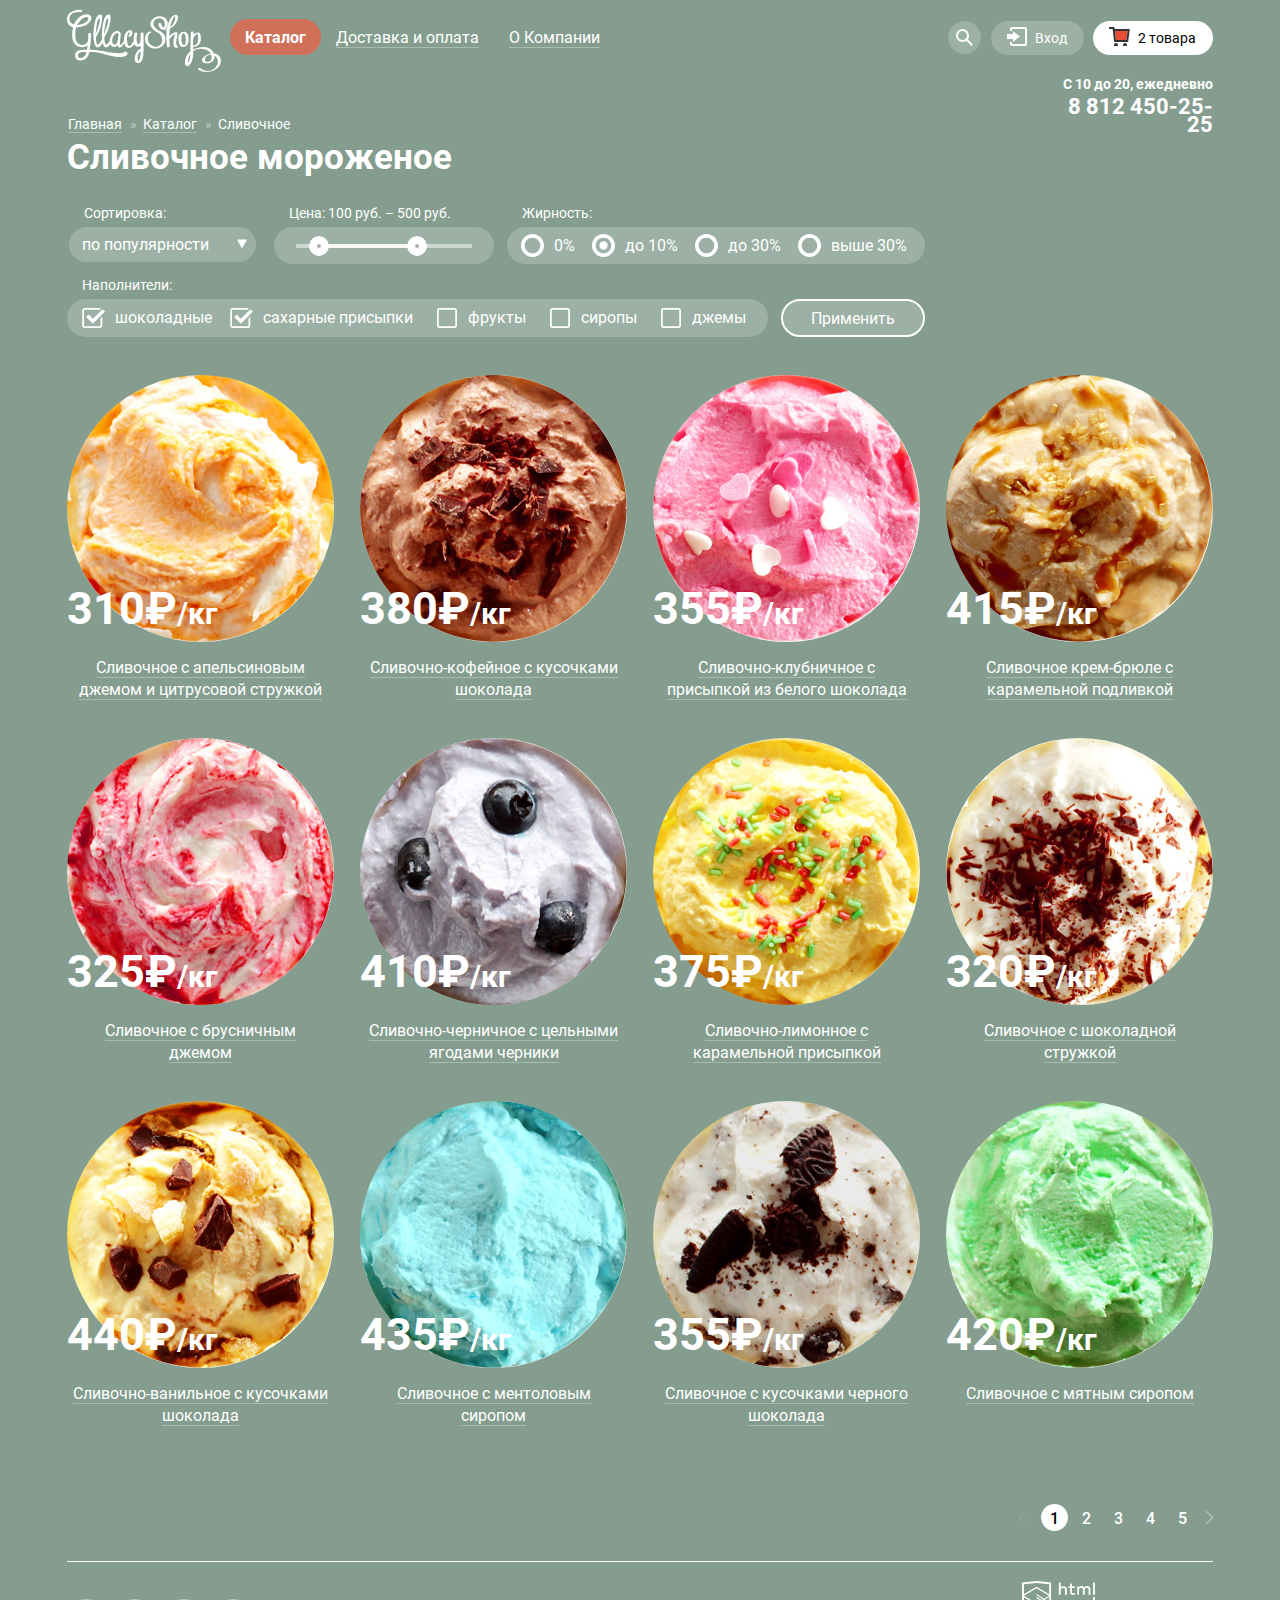
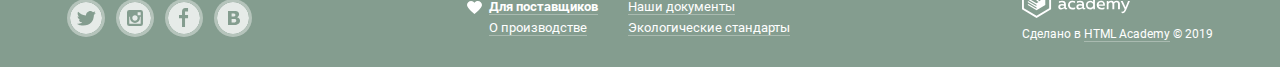
==== commit d8d8a7aa: "gooooooooooood" ====
--- a/catalog.html
+++ b/catalog.html
@@ -344,21 +344,21 @@
         </ul>
       </div>
     </section>
+    <div class="container">
+        <div class=" container--flex pagging">
+          <ul class="pages">
+            <li class="arrowcontainer"><a href="#"><img src="img/icon-right-small.svg" width="9" class="left-arrow" alt="стрелка влево"
+              height="13" /></a></li>
+            <li><a href="#" class="number one">1</a></li>
+            <li><a href="#" class="number">2</a></li>
+            <li><a href="#" class="number">3</a></li>
+            <li><a href="#" class="number">4</a></li>
+            <li><a href="#" class="number">5</a></li>
+            <li><a href="#"><img src="img/icon-right-small.svg" width="9" height="13" alt="стрелка вправо" class="right-arrow" /></a></li>
+          </ul>
+        </div>
+      </div>
   </main>
-  <div class="container">
-    <div class=" container--flex pagging">
-      <ul class="pages">
-        <li class="arrowcontainer"><a href="#"><img src="img/icon-right-small.svg" width="9" class="left-arrow" alt="стрелка влево"
-          height="13" /></a></li>
-        <li><a href="#" class="number one">1</a></li>
-        <li><a href="#" class="number">2</a></li>
-        <li><a href="#" class="number">3</a></li>
-        <li><a href="#" class="number">4</a></li>
-        <li><a href="#" class="number">5</a></li>
-        <li><a href="#"><img src="img/icon-right-small.svg" width="9" height="13" alt="стрелка вправо" class="right-arrow" /></a></li>
-      </ul>
-    </div>
-  </div>
   <footer class="main-footer">
     <div class="container container--flex border-footer">
       <ul class="social">
--- a/css/style.css
+++ b/css/style.css
@@ -44,7 +44,6 @@
   padding: 0;
   list-style: none;
   margin: 0;
-  border-bottom: 1px solid white;
 }
 .container a {
   text-decoration-line: none;
@@ -165,7 +164,7 @@
   padding: 0;
   margin-left: -13px;
   margin-right: -13px;
-  margin-bottom: 25px;
+  margin-bottom: 46px;
 }
 .icecream-list .icecream {
   text-align: center;
@@ -712,6 +711,7 @@
 .pagging {
   display: flex;
   justify-content: flex-end;
+  border-bottom: 1px solid white;
 }
 .pages a {
   display: block;
@@ -1434,7 +1434,7 @@
 .catalog-path {
   position: relative;
   padding-left: 22px;
-  margin-top: -21px;
+  margin-top: -24px;
   font-size: 14px;
   z-index: 1;
   color: rgba(255,255,255,0.5);
@@ -1460,7 +1460,9 @@
 }
 .pagging ul {
   margin-left: auto;
-  margin-bottom: 18px;
+  margin-bottom: 30px;
+  margin-right: -10px;
+  font-weight: 500;
 }
 .catalog-top {
   margin: 0;
@@ -1713,20 +1715,23 @@
 .catalog-menu {
   padding: 19px 10px 10px 9px;
 }
-.border-footer {
-  border-top: 1px solid rgba(255,255,255,0.5);
-  margin-top: 10px;
-}
+
 .catalog-menu > li,
 .main-menu > li {
   margin-right: 0;
   padding-bottom: 10px;
 }
+.pages li {
+  margin-left: 5px;
+}
+
 .pages li:first-of-type {
-  margin-right: 15px; 
+  margin-right: 0px; 
+  margin-left: 0px;
 }
 .pages li:last-of-type {
   margin-left: 15px; 
+  margin-left: 0px;
 }
 .link {
   display: flex;
